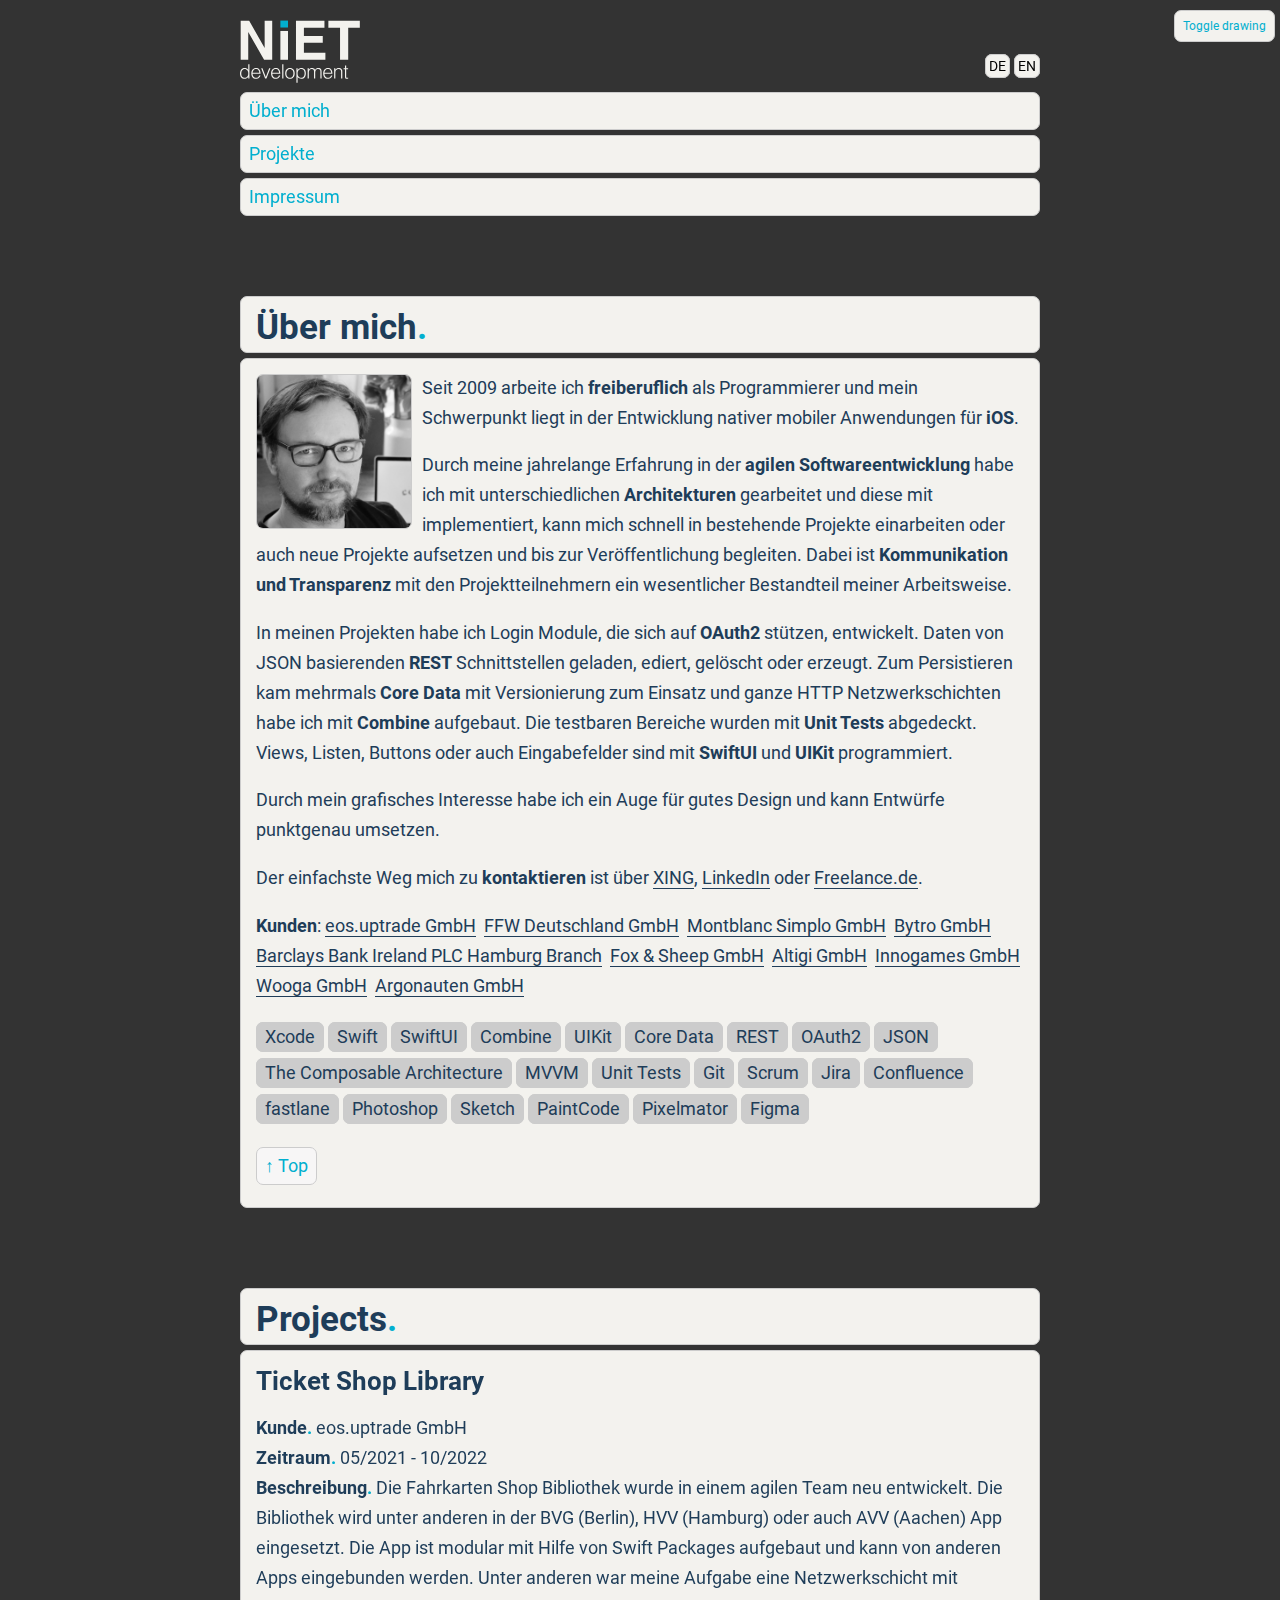
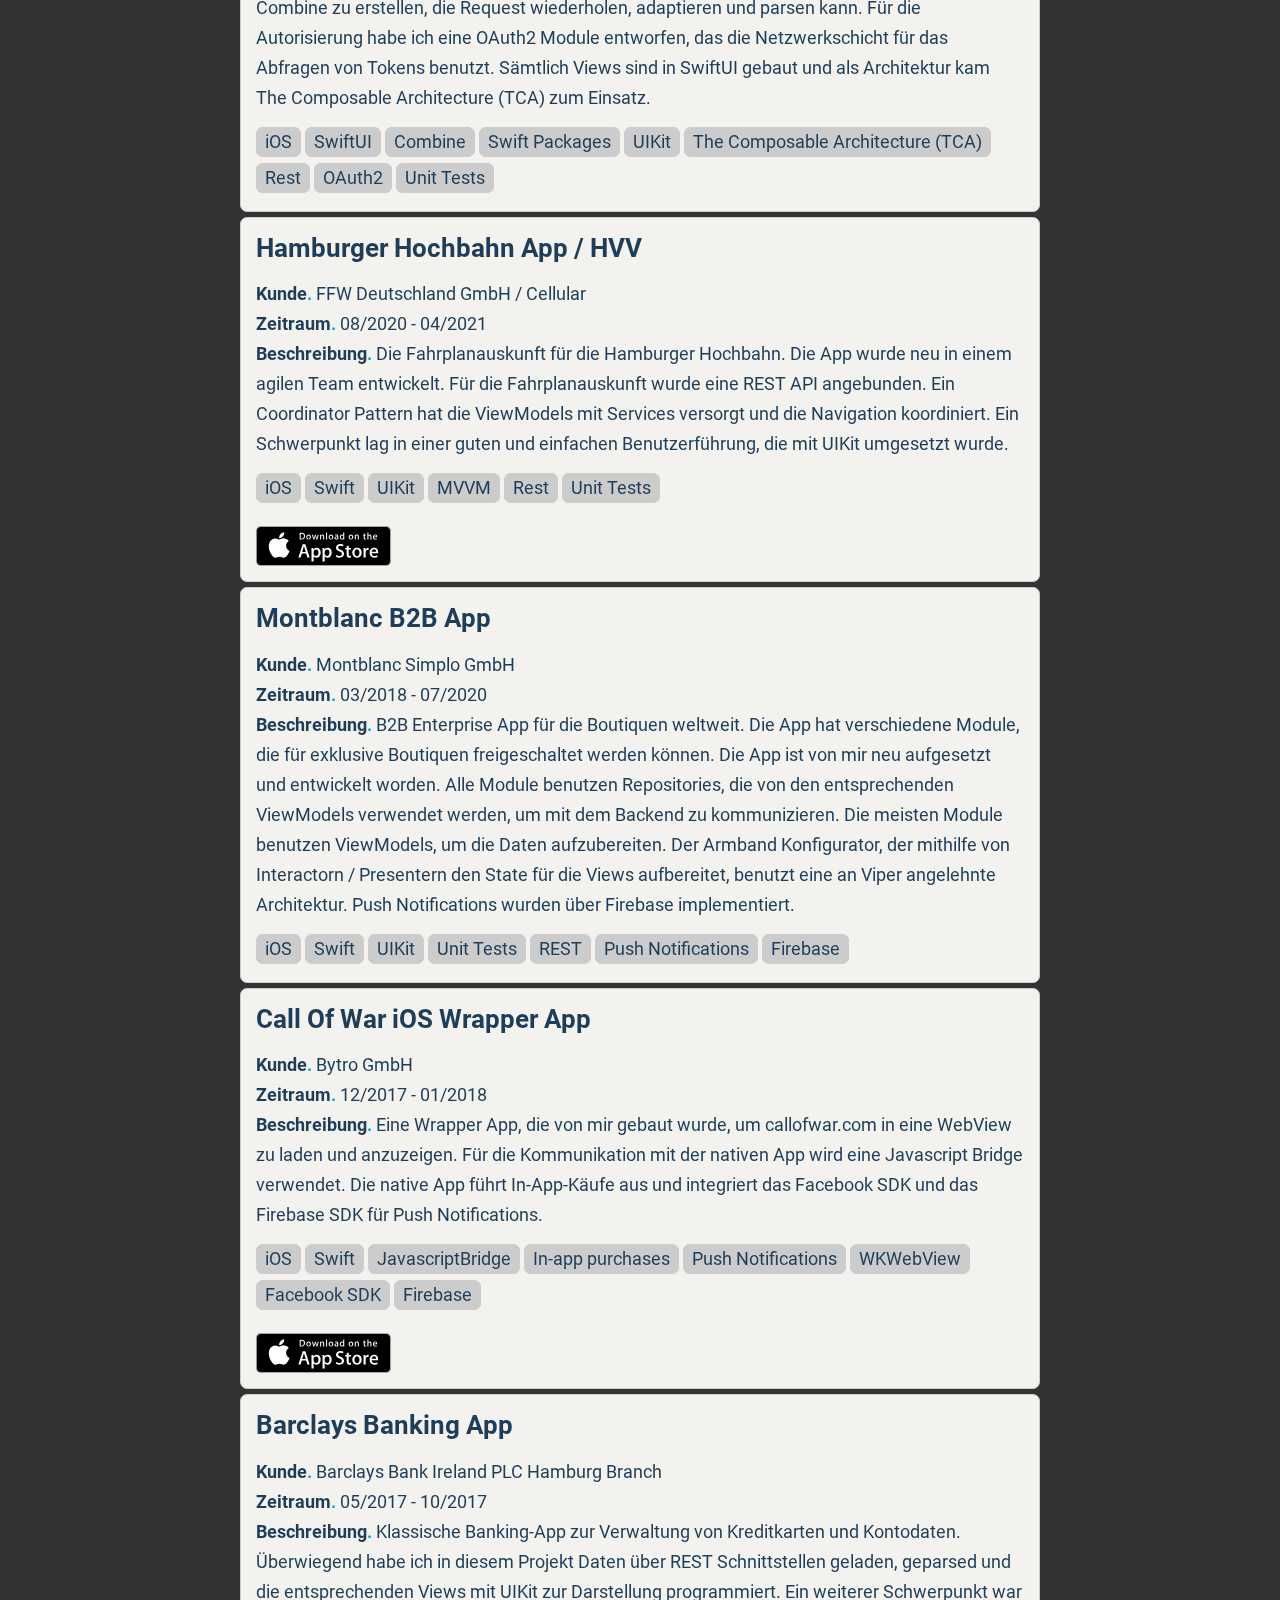
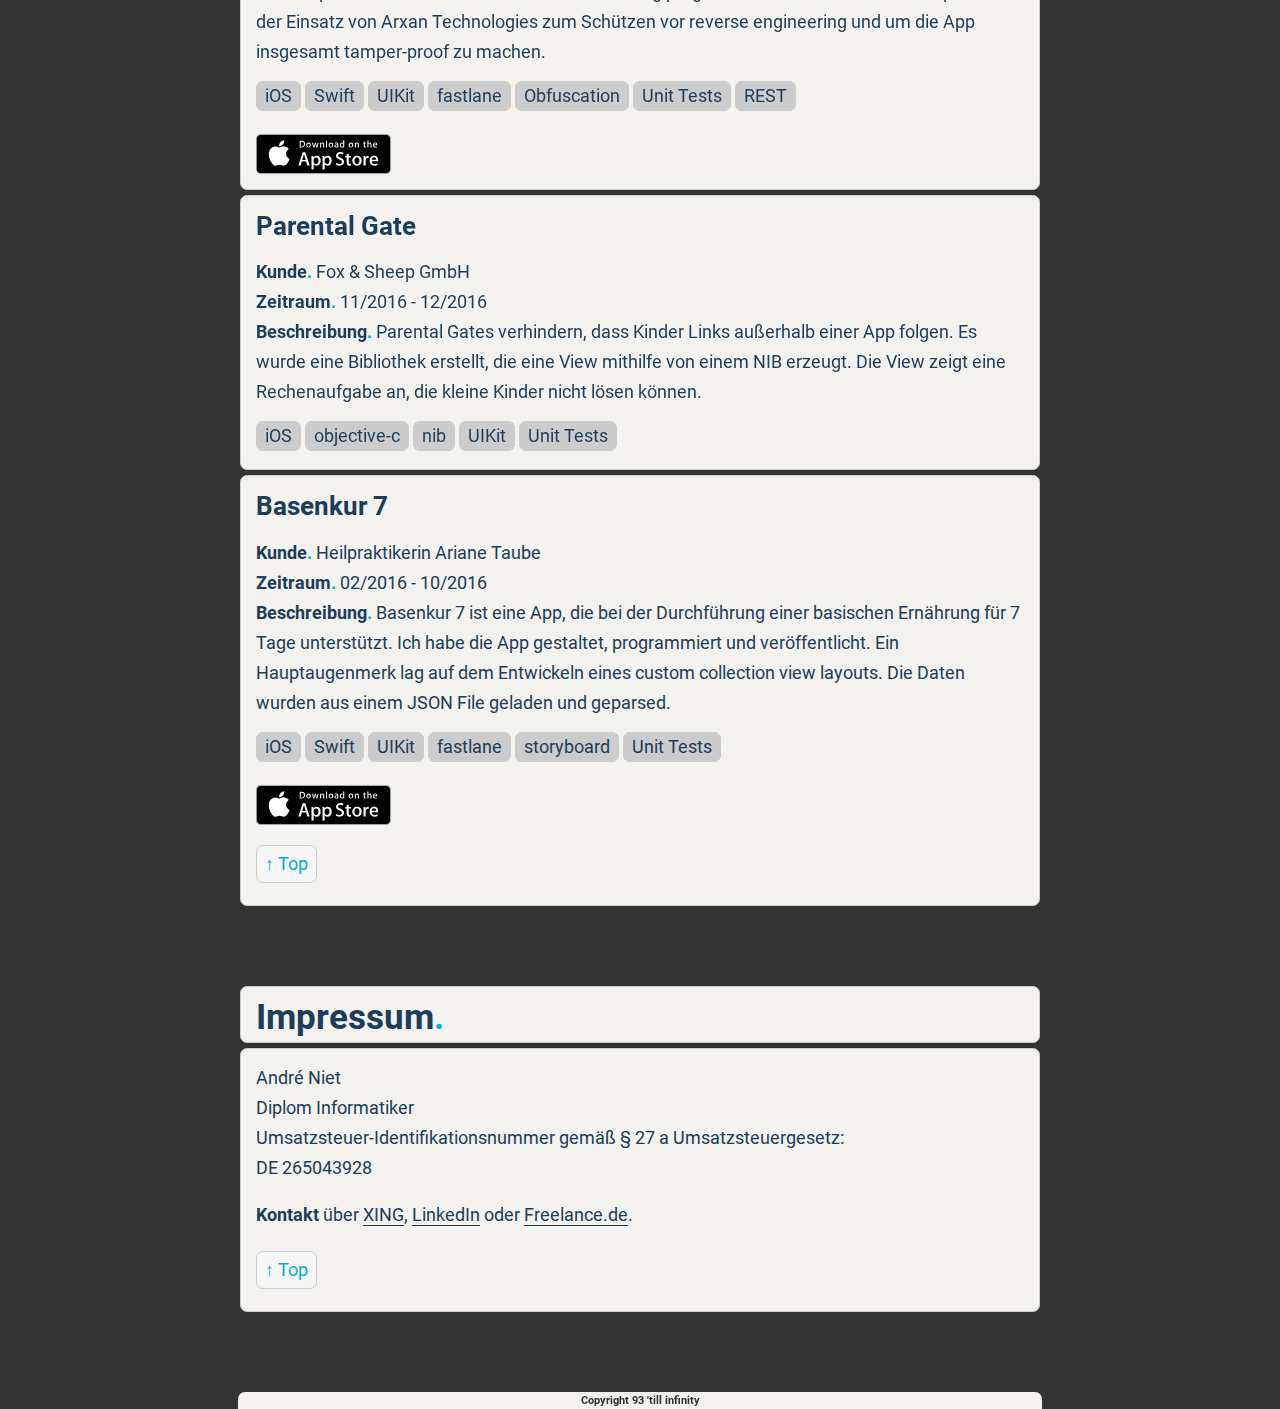
==== index.html @ 19b7b57a "Complete website commit" ====
<!DOCTYPE html>
<html lang="de">
    <head>
        <meta charset="UTF-8" />
        <meta name="viewport" content="width=device-width, initial-scale=1, maximum-scale=1, user-scalable = no" />
        <meta name="format-detection" content="telephone=no" />
        <meta http-equiv="Cache-Control" content="no-cache, no-store, must-revalidate" />
        <meta http-equiv="Pragma" content="no-cache" />
        <meta http-equiv="Expires" content="0" />
        <title>André Niet - iOS Developer - Freelancer</title>
        <script src="javascript/mdetect.js"></script>
        <script src="javascript/modernizr.js"></script>
        <script src="javascript/mywebsite.js"></script>
        <link rel="stylesheet" media="screen" href="css/normalize.css" />
        <link rel="stylesheet" media="screen" href="css/main2023.css" />
        <link rel="apple-touch-icon" sizes="180x180" href="favicon/apple-touch-icon.png" />
        <link rel="icon" type="image/png" sizes="32x32" href="favicon/favicon-32x32.png" />
        <link rel="icon" type="image/png" sizes="16x16" href="favicon/favicon-16x16.png" />
        <link rel="manifest" href="favicon/site.webmanifest" />
    </head>
    <body>
        <div id="bg">
            <div id="hcenter_bg">
                <img src="img/background_wheelie.jpg" alt="Background image with skateboarder" />
            </div>
        </div>
        <canvas></canvas>

        <div id="content">
            <a href="#" id="toggle_drawing_button" class="border">Toggle drawing</a>
            <div id="main">
                <a href="index.html">
                    <div id="logo"><img src="./img/logo-andre-niet.svg" alt="Logo André Niet" /></div>
                </a>
                <div id="icons">
                    <a href="./index.html"> <span class="icon border language">DE</span></a>
                    <a href="./index_en.html"> <span class="icon border language">EN</span></a>
                </div>
                <nav>
                    <ul>
                        <li><a href="#about_me" class="main_button border">Über mich</a></li>
                        <li><a href="#projects" class="main_button border">Projekte</a></li>
                        <li><a href="#impressum" class="main_button border">Impressum</a></li>
                    </ul>
                </nav>
                <div id="sections">
                    <section id="about_me" class="border">
                        <h1>Über mich<span class="blue">.</span></h1>
                    </section>
                    <div class="content border">
                        <div><img class="photo border" src="img/photo.jpg" alt="Photo" /></div>
                        Seit 2009 arbeite ich <b>freiberuflich</b> als Programmierer und mein Schwerpunkt liegt in der Entwicklung nativer mobiler Anwendungen für <b>iOS</b>.
                        <p>
                            Durch meine jahrelange Erfahrung in der <b>agilen Softwareentwicklung</b> habe ich mit unterschiedlichen <b>Architekturen</b> gearbeitet und diese mit implementiert, kann mich schnell in bestehende Projekte
                            einarbeiten oder auch neue Projekte aufsetzen und bis zur Veröffentlichung begleiten. Dabei ist <b>Kommunikation und Transparenz</b> mit den Projektteilnehmern ein wesentlicher Bestandteil meiner Arbeitsweise.
                        </p>
                        <p></p>
                        In meinen Projekten habe ich Login Module, die sich auf <b>OAuth2</b> stützen, entwickelt. Daten von JSON basierenden <b>REST</b> Schnittstellen geladen, ediert, gelöscht oder erzeugt. Zum Persistieren kam
                        mehrmals <b>Core Data</b> mit Versionierung zum Einsatz und ganze HTTP Netzwerkschichten habe ich mit <b>Combine</b> aufgebaut. Die testbaren Bereiche wurden mit <b>Unit Tests</b> abgedeckt. Views, Listen, Buttons
                        oder auch Eingabefelder sind mit <b>SwiftUI</b> und <b>UIKit</b> programmiert.
                        <p>Durch mein grafisches Interesse habe ich ein Auge für gutes Design und kann Entwürfe punktgenau umsetzen.</p>
                        <p>
                            Der einfachste Weg mich zu <b>kontaktieren</b> ist über <a href="https://www.xing.com/profile/Andre_Niet" target="blank">XING</a>,
                            <a href="https://www.linkedin.com/in/andré-niet/" target="blank">LinkedIn</a> oder <a href="https://www.freelance.de/Freiberufler/124877-iOS-Developer" target="blank">Freelance.de</a>.
                        </p>
                        <p>
                            <b>Kunden</b>: <a href="https://www.eos-uptrade.de/" target="blank">eos.uptrade GmbH</a>&nbsp; <a href="https://ffw.com/" target="blank">FFW Deutschland GmbH</a>&nbsp;
                            <a href="https://www.montblanc.com/" target="blank">Montblanc Simplo GmbH</a>&nbsp; <a href="https://www.bytro.com/" target="blank">Bytro GmbH</a>&nbsp;
                            <a href="https://www.barclaycard.de/" target="blank">Barclays Bank Ireland PLC Hamburg Branch</a>&nbsp; <a href="https://www.foxandsheep.com/" target="blank">Fox & Sheep GmbH</a>&nbsp;
                            <a href="https://www.goodgamestudios.com/" target="blank">Altigi GmbH</a>&nbsp; <a href="https://www.innogames.de" target="blank">Innogames GmbH</a>&nbsp;
                            <a href="https://www.wooga.de" target="blank">Wooga GmbH</a>&nbsp; <a href="https://www.argonauten.de" target="_blank">Argonauten GmbH</a>&nbsp;
                        </p>

                        <p class="line-height-tags">
                            <span class="tag border">Xcode</span>
                            <span class="tag border">Swift</span>
                            <span class="tag border">SwiftUI</span>
                            <span class="tag border">Combine</span>
                            <span class="tag border">UIKit</span>
                            <span class="tag border">Core Data</span>
                            <span class="tag border">REST</span>
                            <span class="tag border">OAuth2</span>
                            <span class="tag border">JSON</span>
                            <span class="tag border">The Composable Architecture</span>
                            <span class="tag border">MVVM</span>
                            <span class="tag border">Unit Tests</span>
                            <span class="tag border">Git</span>
                            <span class="tag border">Scrum</span>
                            <span class="tag border">Jira</span>
                            <span class="tag border">Confluence</span>
                            <span class="tag border">fastlane</span>
                            <span class="tag border">Photoshop</span>
                            <span class="tag border">Sketch</span>
                            <span class="tag border">PaintCode</span>
                            <span class="tag border">Pixelmator</span>
                            <span class="tag border">Figma</span>
                        </p>

                        <div class="back_nav">
                            <a href="#" class="back_button border">&uarr; Top</a>
                        </div>
                    </div>

                    <section id="projects" class="border">
                        <h1>Projects<span class="blue">.</span></h1>
                    </section>
                    <div class="content border">
                        <h2>Ticket Shop Library</h2>
                        <p></p>
                        <div>
                            <b>Kunde<span class="blue">.</span></b> eos.uptrade GmbH
                        </div>
                        <div>
                            <b>Zeitraum<span class="blue">.</span></b> 05/2021 - 10/2022
                        </div>
                        <div>
                            <b>Beschreibung<span class="blue">.</span></b> Die Fahrkarten Shop Bibliothek wurde in einem agilen Team neu entwickelt. Die Bibliothek wird unter anderen in der BVG (Berlin), HVV (Hamburg) oder auch AVV (Aachen)
                            App eingesetzt. Die App ist modular mit Hilfe von Swift Packages aufgebaut und kann von anderen Apps eingebunden werden. Unter anderen war meine Aufgabe eine Netzwerkschicht mit Combine zu erstellen, die Request
                            wiederholen, adaptieren und parsen kann. Für die Autorisierung habe ich eine OAuth2 Module entworfen, das die Netzwerkschicht für das Abfragen von Tokens benutzt. Sämtlich Views sind in SwiftUI gebaut und
                            als Architektur kam The Composable Architecture (TCA) zum Einsatz.
                        </div>
                        <span class="line-height-tags">
                            <span class="tag border">iOS</span>
                            <span class="tag border">SwiftUI</span>
                            <span class="tag border">Combine</span>
                            <span class="tag border">Swift Packages</span>
                            <span class="tag border">UIKit</span>
                            <span class="tag border">The Composable Architecture (TCA)</span>
                            <span class="tag border">Rest</span>
                            <span class="tag border">OAuth2</span>
                            <span class="tag border">Unit Tests</span>
                        </span>
                    </div>
                    <div class="content border">
                        <h2>Hamburger Hochbahn App / HVV</h2>
                        <p></p>
                        <div>
                            <b>Kunde<span class="blue">.</span></b> FFW Deutschland GmbH / Cellular
                        </div>
                        <div>
                            <b>Zeitraum<span class="blue">.</span></b> 08/2020 - 04/2021
                        </div>
                        <div>
                            <b>Beschreibung<span class="blue">.</span></b> Die Fahrplanauskunft für die Hamburger Hochbahn. Die App wurde neu in einem agilen Team entwickelt. Für die Fahrplanauskunft wurde eine REST API angebunden. Ein
                            Coordinator Pattern hat die ViewModels mit Services versorgt und die Navigation koordiniert. Ein Schwerpunkt lag in einer guten und einfachen Benutzerführung, die mit UIKit umgesetzt wurde.
                        </div>
                        <span class="line-height-tags">
                            <span class="tag border">iOS</span>
                            <span class="tag border">Swift</span>
                            <span class="tag border">UIKit</span>
                            <span class="tag border">MVVM</span>
                            <span class="tag border">Rest</span>
                            <span class="tag border">Unit Tests</span>
                        </span>
                        <a href="https://apps.apple.com/de/app/hvv-hamburg-bus-bahn/id501995569" target="_blank" class="app-store-image">
                            <img src="img/Download_on_the_App_Store_Badge_US-UK_135x40.svg" width="135" height="40" alt="App Store Badge" />
                        </a>
                    </div>
                    <div class="content border">
                        <h2>Montblanc B2B App</h2>
                        <p></p>
                        <div>
                            <b>Kunde<span class="blue">.</span></b> Montblanc Simplo GmbH
                        </div>
                        <div>
                            <b>Zeitraum<span class="blue">.</span></b> 03/2018 - 07/2020
                        </div>
                        <div>
                            <b>Beschreibung<span class="blue">.</span></b> B2B Enterprise App für die Boutiquen weltweit. Die App hat verschiedene Module, die für exklusive Boutiquen freigeschaltet werden können. Die App ist von mir neu
                            aufgesetzt und entwickelt worden. Alle Module benutzen Repositories, die von den entsprechenden ViewModels verwendet werden, um mit dem Backend zu kommunizieren. Die meisten Module benutzen ViewModels, um die
                            Daten aufzubereiten. Der Armband Konfigurator, der mithilfe von Interactorn / Presentern den State für 
                            die Views aufbereitet, benutzt eine an Viper angelehnte Architektur. Push Notifications wurden
                            über Firebase implementiert.
                        </div>
                        <span class="line-height-tags">
                            <span class="tag border">iOS</span>
                            <span class="tag border">Swift</span>
                            <span class="tag border">UIKit</span>
                            <span class="tag border">Unit Tests</span>
                            <span class="tag border">REST</span>
                            <span class="tag border">Push Notifications</span>
                            <span class="tag border">Firebase</span>
                        </span>
                    </div>
                    <div class="content border">
                        <h2>Call Of War iOS Wrapper App</h2>
                        <p></p>
                        <div>
                            <b>Kunde<span class="blue">.</span></b> Bytro GmbH
                        </div>
                        <div>
                            <b>Zeitraum<span class="blue">.</span></b> 12/2017 - 01/2018
                        </div>
                        <div>
                            <b>Beschreibung<span class="blue">.</span></b> Eine Wrapper App, die von mir gebaut wurde, um callofwar.com in eine WebView zu laden und anzuzeigen. Für die Kommunikation mit der nativen App wird eine Javascript
                            Bridge verwendet. Die native App führt In-App-Käufe aus und integriert das Facebook SDK und das Firebase SDK für Push Notifications.
                        </div>
                        <span class="line-height-tags">
                            <span class="tag border">iOS</span>
                            <span class="tag border">Swift</span>
                            <span class="tag border">JavascriptBridge</span>
                            <span class="tag border">In-app purchases</span>
                            <span class="tag border">Push Notifications</span>
                            <span class="tag border">WKWebView</span>
                            <span class="tag border">Facebook SDK</span>
                            <span class="tag border">Firebase</span>
                        </span>
                        <a href="https://apps.apple.com/gb/app/call-of-war-1942-multiplayer/id1331030677" target="_blank" class="app-store-image">
                            <img src="img/Download_on_the_App_Store_Badge_US-UK_135x40.svg" width="135" height="40" alt="App Store Badge" />
                        </a>
                    </div>
                    <div class="content border">
                        <h2>Barclays Banking App</h2>
                        <p></p>
                        <div>
                            <b>Kunde<span class="blue">.</span></b> Barclays Bank Ireland PLC Hamburg Branch
                        </div>
                        <div>
                            <b>Zeitraum<span class="blue">.</span></b> 05/2017 - 10/2017
                        </div>
                        <div>
                            <b>Beschreibung<span class="blue">.</span></b> Klassische Banking-App zur Verwaltung von Kreditkarten und Kontodaten. Überwiegend habe ich in diesem Projekt Daten über REST Schnittstellen geladen, geparsed und
                            die entsprechenden Views mit UIKit zur Darstellung programmiert. Ein weiterer Schwerpunkt war der Einsatz von Arxan Technologies zum Schützen vor reverse engineering und um die App insgesamt tamper-proof zu
                            machen.
                        </div>
                        <span class="line-height-tags">
                            <span class="tag border">iOS</span>
                            <span class="tag border">Swift</span>
                            <span class="tag border">UIKit</span>
                            <span class="tag border">fastlane</span>
                            <span class="tag border">Obfuscation</span>
                            <span class="tag border">Unit Tests</span>
                            <span class="tag border">REST</span>
                        </span>
                        <a href="https://apps.apple.com/de/app/barclays-privatkunden/id868737672" target="_blank" class="app-store-image">
                            <img src="img/Download_on_the_App_Store_Badge_US-UK_135x40.svg" width="135" height="40" alt="App Store Badge" />
                        </a>
                    </div>
                    <div class="content border">
                        <h2>Parental Gate</h2>
                        <p></p>
                        <div>
                            <b>Kunde<span class="blue">.</span></b> Fox & Sheep GmbH
                        </div>
                        <div>
                            <b>Zeitraum<span class="blue">.</span></b> 11/2016 - 12/2016
                        </div>
                        <div>
                            <b>Beschreibung<span class="blue">.</span></b> Parental Gates verhindern, dass Kinder Links außerhalb einer App folgen. Es wurde eine Bibliothek erstellt, die eine View mithilfe von einem NIB erzeugt. Die View
                            zeigt eine Rechenaufgabe an, die kleine Kinder nicht lösen können.
                        </div>
                        <span class="line-height-tags">
                            <span class="tag border">iOS</span>
                            <span class="tag border">objective-c</span>
                            <span class="tag border">nib</span>
                            <span class="tag border">UIKit</span>
                            <span class="tag border">Unit Tests</span>
                        </span>
                    </div>
                    <div class="content border">
                        <h2>Basenkur 7</h2>
                        <p></p>
                        <div>
                            <b>Kunde<span class="blue">.</span></b> Heilpraktikerin Ariane Taube
                        </div>
                        <div>
                            <b>Zeitraum<span class="blue">.</span></b> 02/2016 - 10/2016
                        </div>
                        <div>
                            <b>Beschreibung<span class="blue">.</span></b> Basenkur 7 ist eine App, die bei der Durchführung einer basischen Ernährung für 7 Tage unterstützt. Ich habe die App gestaltet, programmiert und veröffentlicht.
                            Ein Hauptaugenmerk lag auf dem Entwickeln eines custom collection view layouts. Die Daten wurden aus einem JSON File geladen und geparsed.
                        </div>
                        <span class="line-height-tags">
                            <span class="tag border">iOS</span>
                            <span class="tag border">Swift</span>
                            <span class="tag border">UIKit</span>
                            <span class="tag border">fastlane</span>
                            <span class="tag border">storyboard</span>
                            <span class="tag border">Unit Tests</span>
                        </span>
                        <a href="https://itunes.apple.com/de/app/basenkur-7/id1143536362?mt=8" target="_blank" class="app-store-image">
                            <img src="img/Download_on_the_App_Store_Badge_US-UK_135x40.svg" width="135" height="40" alt="App Store Badge" />
                        </a>
                        <div class="back_nav">
                            <a href="#" class="back_button border">&uarr; Top</a>
                        </div>
                    </div>
                    <section id="impressum" class="border">
                        <h1>Impressum<span class="blue">.</span></h1>
                    </section>
                    <div class="content border">
                        André Niet<br />
                        Diplom Informatiker<br />
                        Umsatzsteuer-Identifikationsnummer gemäß § 27 a Umsatzsteuergesetz:<br />
                        DE 265043928<br />
                        <p>
                            <b>Kontakt</b> über <a href="https://www.xing.com/profile/Andre_Niet" target="blank">XING</a>, <a href="https://www.linkedin.com/in/andré-niet/" target="blank">LinkedIn</a> oder
                            <a href="https://www.freelance.de/Freiberufler/124877-iOS-Developer" target="blank">Freelance.de</a>.
                        </p>
                        <div class="back_nav">
                            <a href="#" class="back_button border">&uarr; Top</a>
                        </div>
                    </div>
                    <div class="fill_up"></div>
                </div>
            </div>
        </div>
        <footer>
            <div>Copyright 93 'till infinity</div>
        </footer>
    </body>
</html>
---- css/main2023.css ----
/* roboto-regular - latin */
@font-face {
  font-family: 'Roboto';
  font-style: normal;
  font-weight: 400;
  src: local(''),
       url('../fonts/roboto-v30-latin-regular.woff2') format('woff2'), /* Chrome 26+, Opera 23+, Firefox 39+ */
       url('../fonts/roboto-v30-latin-regular.woff') format('woff'); /* Chrome 6+, Firefox 3.6+, IE 9+, Safari 5.1+ */
}
/* roboto-700 - latin */
@font-face {
  font-family: 'Roboto';
  font-style: normal;
  font-weight: 700;
  src: local(''),
       url('../fonts/roboto-v30-latin-700.woff2') format('woff2'), /* Chrome 26+, Opera 23+, Firefox 39+ */
       url('../fonts/roboto-v30-latin-700.woff') format('woff'); /* Chrome 6+, Firefox 3.6+, IE 9+, Safari 5.1+ */
}

html, body {
	font-family: -apple-system, BlinkMacSystemFont, "Roboto", sans-serif;
	font-size: 105%;
	margin: 0;
	padding: 0;
	color: #1e3d59; 
	background-color: #333;
	scroll-behavior: smooth;
}

body {
	min-height: 100%;
	height: 100%;	
	display: none;
	text-align: center;
}

body.show {
	display: block;
}


ul, h1, h2, h3 {
	margin: 0;
	padding: 0;
}

h1, h2, h3 {
	font-weight: 600;
}

h3 {
	color: #02AFCF;
}

li {
	list-style: none;	
}   

a {
	text-decoration: none;
	white-space:nowrap;
}  

nav {
	position: relative;
	display: block;
	margin-top: 0px;
}

canvas {
	position: fixed;
	display: block;
	top: 0px;
	left: 0px;
}

hr {
	clear: left;
    border-top: 1px solid #CCCCCC;
    border-bottom: 1px solid #F2F2F2;
    border-width: 1px 0;
}

/***********/
/* Layout  */
/***********/

#bg {
	position:fixed;
	top:0;
	left:0;
	overflow:hidden;
	width:100%;
	height:100%;
}

#hcenter_bg {
	position:absolute;
	overflow:hidden;
	width:200%;
	height:100%;
	left:-50%;
}

#bg img {
	display:block;
	padding:0;
	margin:0;
	border:0;
	min-width:50%;
	min-height: 100%;
	margin: 0 auto;
	-ms-interpolation-mode:bicubic;
}


/*.fill_up {
	position: relative;
	margin-top: 100%;
	
}*/

#content {
    max-width: 800px;
    margin-left: auto;
    margin-right: auto;
    padding-top: 10px;
    text-align: left;
}

    @media only screen and (max-width: 750px) {
        #content {
            padding: 10px;
        }
    }

#logo img {
	position: relative;
	width: 15%;
	height: auto;
	margin-top: 10px;
}

    @media only screen and (max-width: 750px) {
        #logo img {
            width: 25%;
        }
    }

/***********/
/* UI 	   */
/***********/
.main_button {  
	display: block;
	margin-top: 5px;
	background-color: #f3f2ee;
	cursor: pointer;
	padding: 8px;
	color: #02AFCF;
	font-weight: 500;
	transition: background-color 0.4s ease-out;   
}

.main_button.project_button {
	background-color: #f7f6f6;
	margin-top: 5px;
}

.main_button:hover {
	background-color: #02AFCF;
	color: #f3f2ee;
}

.year {
	float: right;
	color: #f3f2ee;
}

.main_button.selected {
	cursor: default;
}

#toggle_drawing_button {
	display: block;
	position: fixed;
	right: 5px;
	top: 10px;
	background-color: #f3f2ee;
	padding: 8px;
	font-size: 70%;
	color: #02AFCF;
}

.no-canvas #toggle_drawing_button {
	display: none;
}

#toggle_drawing_button:hover {
	background-color: #02AFCF;
	color: #f3f2ee;
}

.content .back_button {
	position: relative;
	margin-bottom: 30px;
	padding: 8px;
	color: #02AFCF;
  	text-shadow: none; /* Prevent inheritance from `body` */
  	background-color: #f7f6f6;
  	border: none;
  	transition: background-color 0.4s ease-out; 
}

.content .back_button:hover {
	border: none;
	text-decoration: none;
	background-color: #02AFCF;
	color: #fff;
}

.content .app-store-image, .content .app-store-image:hover {
	border: none;
	display: block;
	margin-top: 20px;
	height: 40px;
}

.red {
	color: #CF1578;
}

.blue {
	color: #02AFCF;
	
}
.darkgray {
	color: #333;
}

.project-image {
  	transition: opacity 0.3s;
  	opacity: 0;
  	width: 100%;
  	margin-top: 10px;
  	background: #333;
}

.lazy-loaded { 
	opacity: 1; 
}

.project_nav {
	margin-top: 20px;
	margin-bottom: 10px;
	line-height: 100%; 
}

.border, .content .border {
	border-style: solid;
	border-width: 1px;
	border-color: #ccc;
	border-radius: 7px;
}

.photo {
	float: left;
	width: 20%;
	margin-top: 0px;
	margin-right: 10px;
	margin-bottom: 1px;
}

    @media only screen and (max-width: 750px) {
        .photo {
            width: 28%;
        }
    }

.line-height-tags {
	display: block;
	line-height: 36px;
	margin-top: 10px;
}

.tag {
  background-color: #ccc;
  padding: 4px 8px;
  text-align: center;
  white-space:nowrap;
}

/***********/
/* Content */
/***********/
section {
	position: relative;
	margin-top: 80px;
	padding: 15px 15px;
	padding-bottom: 10px;
	line-height: 170%; 
	background-color: #f3f2ee;
}

.content a {
	color: #1E3D59;
	border-bottom: 1px #1f3d59 solid;
	transition: color 0.3s ease-out; 
}

.content a:hover {
	color: #02AFCF;
	border-bottom: 1px #02AFCF solid;
}

footer {
	position: relative;
	background-color: #f3f2ee;
	color: #333;
	max-width: 800px;
	text-align: center;
	font-size: 60%;
	font-weight: 800;
    margin-left: auto;
    margin-right: auto;
    margin-top: 80px;
    padding: 2px;
    border-top-left-radius: 7px;
    border-top-right-radius: 7px;
}

#about_me {
	margin-top: 80px;
}

#sections .content {
	position: relative;
	margin-top: 5px;
	padding: 15px 15px;
	line-height: 170%; 
	background-color: #f3f2ee;
}

.back_nav {
	position: relative;
	margin-top: 25px;
	margin-bottom: 10px;
	font-size: 100%;
	width: 100%;
}

#icons {
	position: relative;
	float: right;
	margin-top: -32px; 
}
@media only screen and (max-width: 750px) {
        #icons {
            margin-top: -32px; 
        }
    }

    #icons a {
    	color: #000;
    	font-size: 90%;
    }

.icon {
	width: 25px;
	height: 25px;
	background-color: #f3f2ee;
	padding: 3px;
}
@media only screen and (max-width: 750px) {
        .icon {
            width: 20px;
            height: 20px;
        }
    }

.icon:hover {
	border-color: #02AFCF;
}

.content a.icon {
	border-bottom: 0;
}

.language {
	font-size: 90%;
}
 

/******************************/
/* Fit page for touch devices */
/******************************/


/*
.mobile .main_button.project_button,
.mobile .main_button.selected,
.mobile .main_button,
.mobile .main_button.selected {
	background-color: #f3f2ee;
	color: #02AFCF;
}
*/

.mobile #content {
	padding: 2%;
}

/*.mobile #bg,
.tablet #bg,*/
.mobile #toggle_drawing_button,
.tablet #toggle_drawing_button {
	display: none;
}
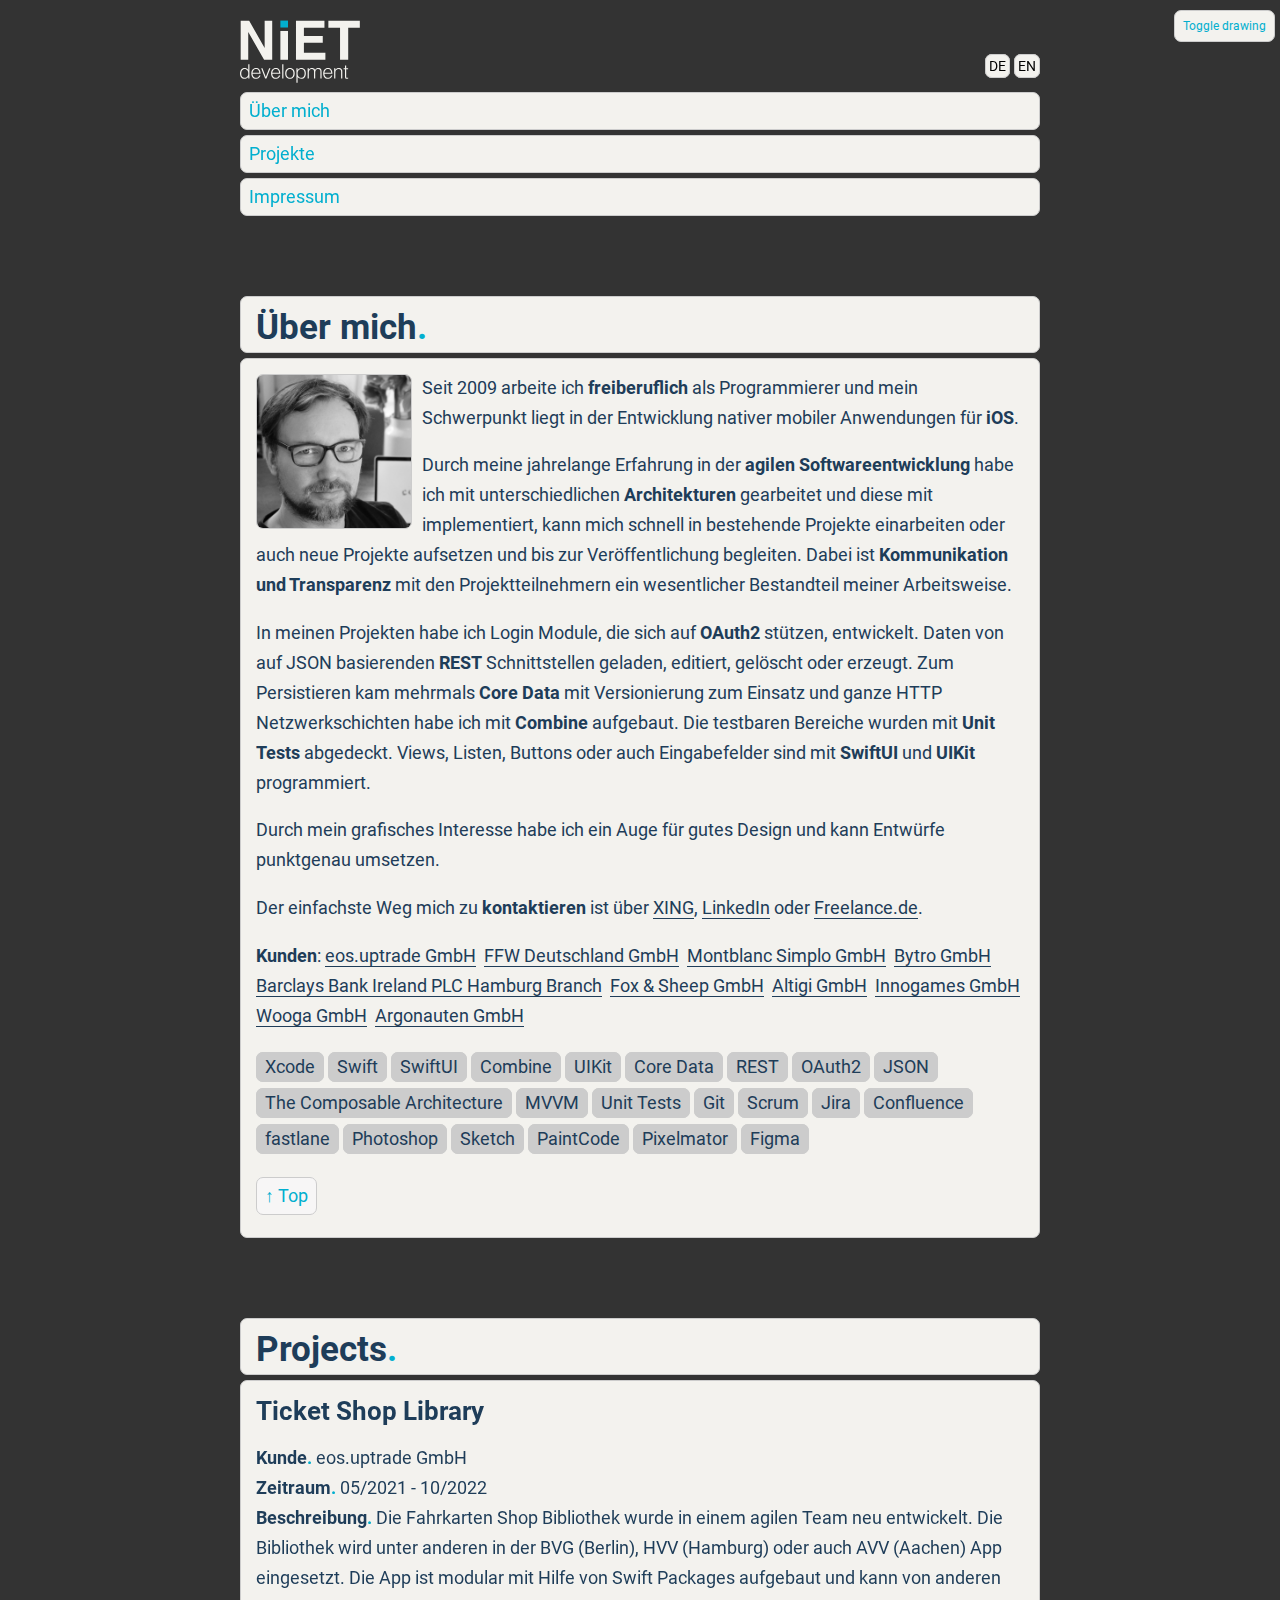
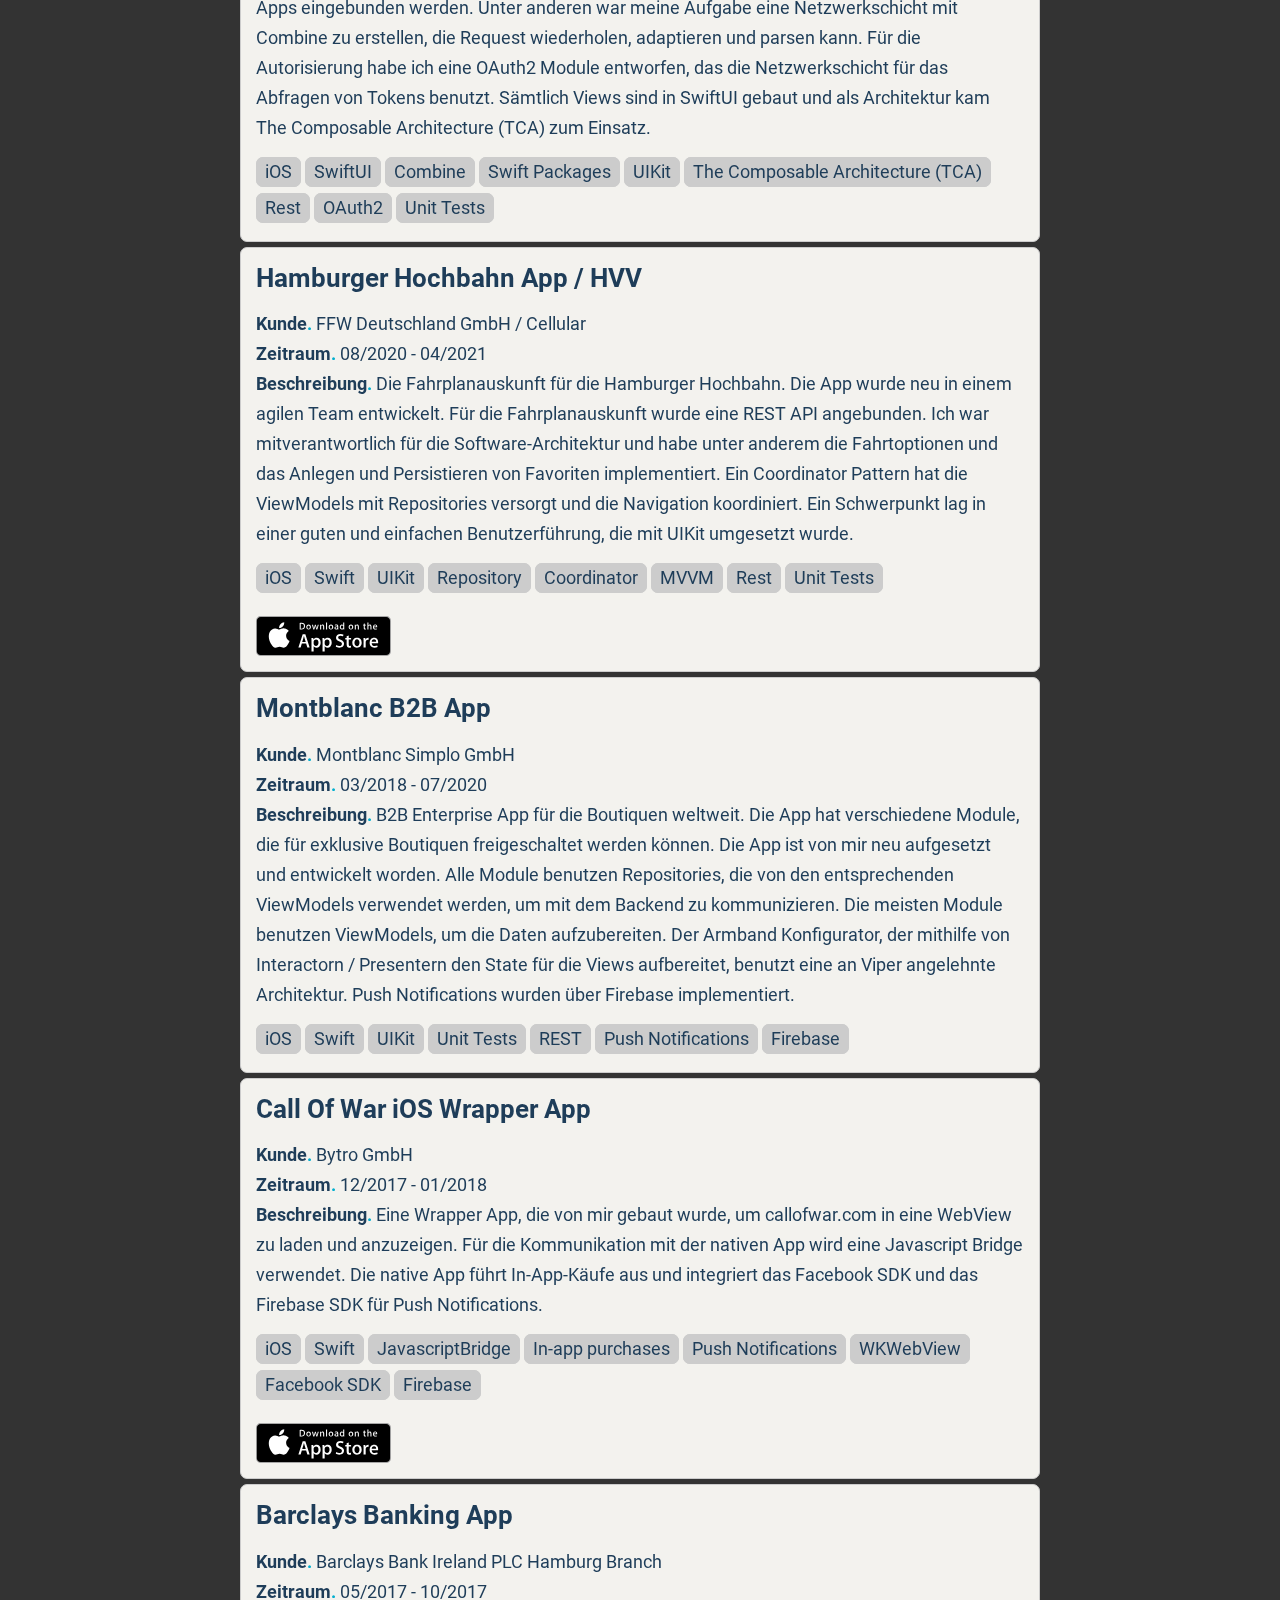
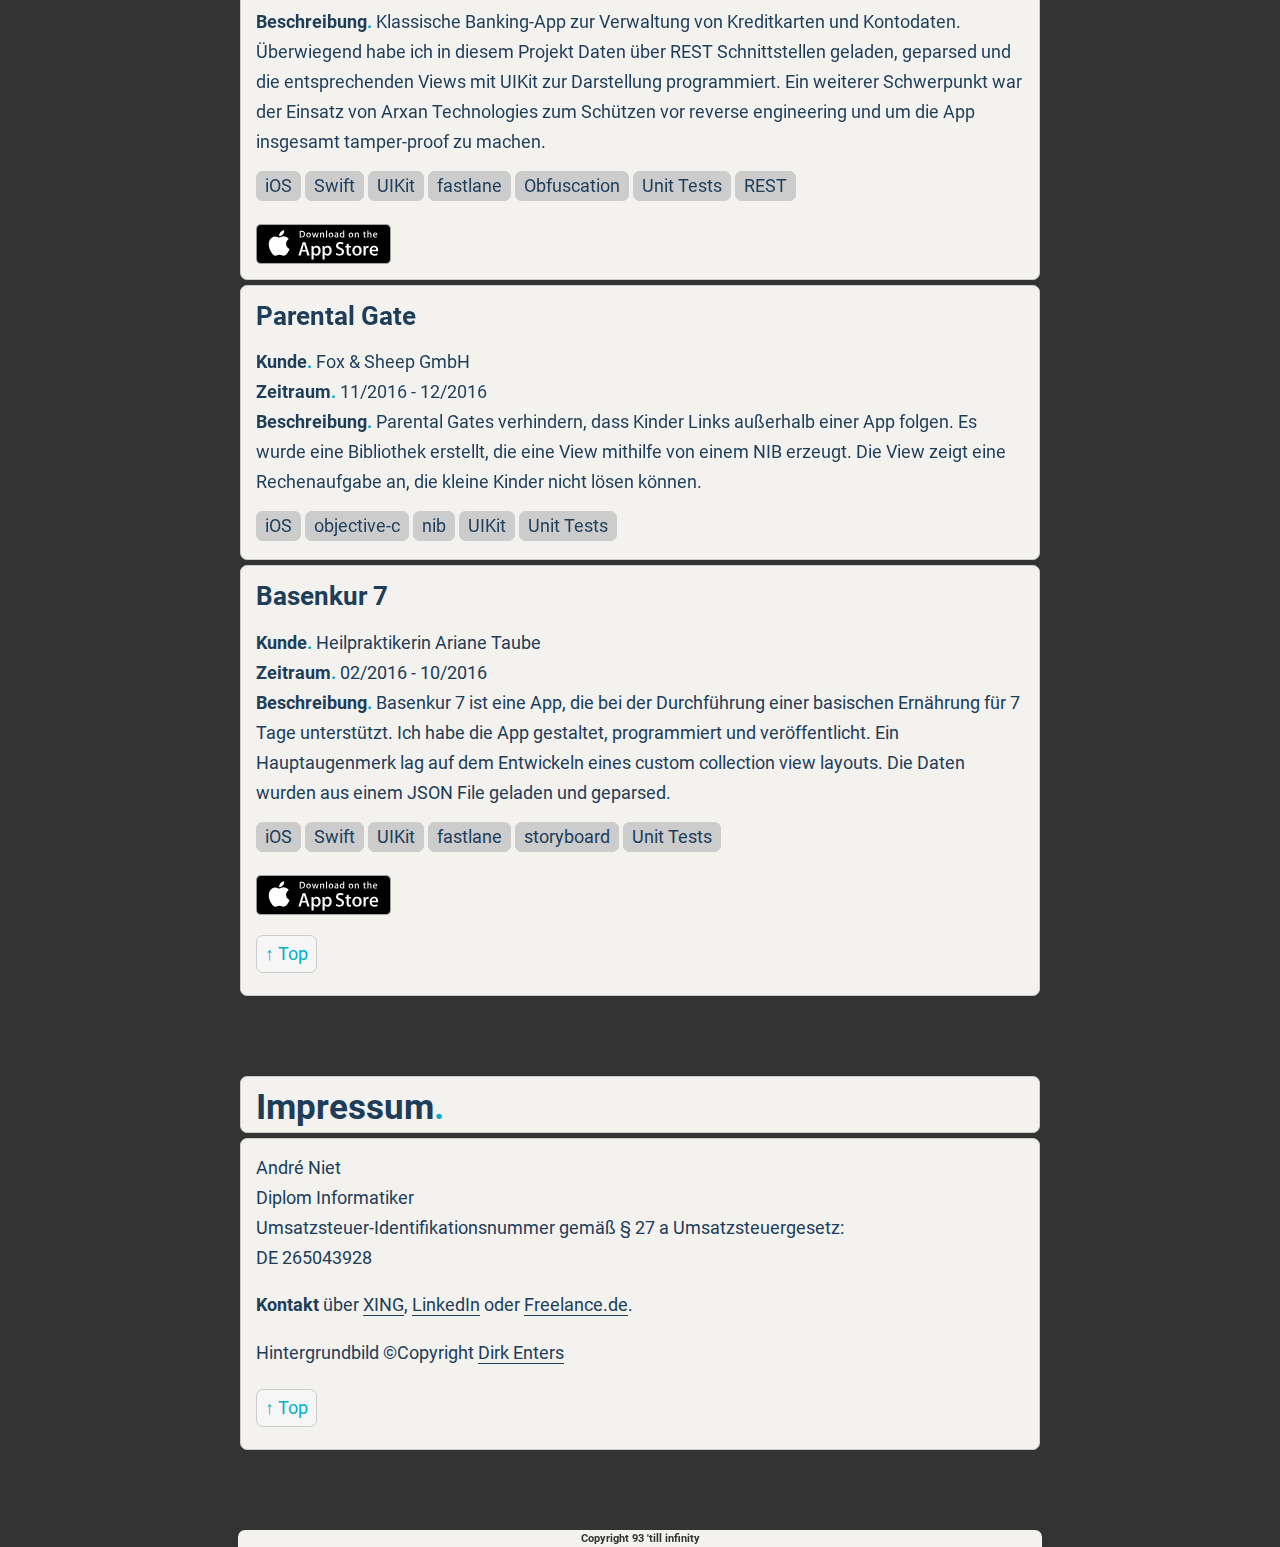
==== commit 1fac49e1: "Text changes" ====
--- a/index.html
+++ b/index.html
@@ -55,7 +55,7 @@
                             einarbeiten oder auch neue Projekte aufsetzen und bis zur Veröffentlichung begleiten. Dabei ist <b>Kommunikation und Transparenz</b> mit den Projektteilnehmern ein wesentlicher Bestandteil meiner Arbeitsweise.
                         </p>
                         <p></p>
-                        In meinen Projekten habe ich Login Module, die sich auf <b>OAuth2</b> stützen, entwickelt. Daten von JSON basierenden <b>REST</b> Schnittstellen geladen, ediert, gelöscht oder erzeugt. Zum Persistieren kam
+                        In meinen Projekten habe ich Login Module, die sich auf <b>OAuth2</b> stützen, entwickelt. Daten von auf JSON basierenden <b>REST</b> Schnittstellen geladen, editiert, gelöscht oder erzeugt. Zum Persistieren kam
                         mehrmals <b>Core Data</b> mit Versionierung zum Einsatz und ganze HTTP Netzwerkschichten habe ich mit <b>Combine</b> aufgebaut. Die testbaren Bereiche wurden mit <b>Unit Tests</b> abgedeckt. Views, Listen, Buttons
                         oder auch Eingabefelder sind mit <b>SwiftUI</b> und <b>UIKit</b> programmiert.
                         <p>Durch mein grafisches Interesse habe ich ein Auge für gutes Design und kann Entwürfe punktgenau umsetzen.</p>
@@ -141,13 +141,16 @@
                             <b>Zeitraum<span class="blue">.</span></b> 08/2020 - 04/2021
                         </div>
                         <div>
-                            <b>Beschreibung<span class="blue">.</span></b> Die Fahrplanauskunft für die Hamburger Hochbahn. Die App wurde neu in einem agilen Team entwickelt. Für die Fahrplanauskunft wurde eine REST API angebunden. Ein
-                            Coordinator Pattern hat die ViewModels mit Services versorgt und die Navigation koordiniert. Ein Schwerpunkt lag in einer guten und einfachen Benutzerführung, die mit UIKit umgesetzt wurde.
-                        </div>
-                        <span class="line-height-tags">
-                            <span class="tag border">iOS</span>
-                            <span class="tag border">Swift</span>
-                            <span class="tag border">UIKit</span>
+                            <b>Beschreibung<span class="blue">.</span></b> Die Fahrplanauskunft für die Hamburger Hochbahn. Die App wurde neu in einem agilen Team entwickelt. Für die Fahrplanauskunft wurde eine REST API angebunden. Ich war mitverantwortlich 
+                            für die Software-Architektur und habe unter anderem die Fahrtoptionen und das Anlegen und 
+                            Persistieren von Favoriten implementiert. Ein Coordinator Pattern hat die ViewModels mit Repositories versorgt und die Navigation koordiniert. Ein Schwerpunkt lag in einer guten und einfachen Benutzerführung, die mit UIKit umgesetzt wurde.
+                        </div>
+                        <span class="line-height-tags">
+                            <span class="tag border">iOS</span>
+                            <span class="tag border">Swift</span>
+                            <span class="tag border">UIKit</span>
+                            <span class="tag border">Repository</span>
+                            <span class="tag border">Coordinator</span>
                             <span class="tag border">MVVM</span>
                             <span class="tag border">Rest</span>
                             <span class="tag border">Unit Tests</span>
@@ -297,6 +300,7 @@
                             <b>Kontakt</b> über <a href="https://www.xing.com/profile/Andre_Niet" target="blank">XING</a>, <a href="https://www.linkedin.com/in/andré-niet/" target="blank">LinkedIn</a> oder
                             <a href="https://www.freelance.de/Freiberufler/124877-iOS-Developer" target="blank">Freelance.de</a>.
                         </p>
+                        Hintergrundbild &copy;Copyright <a href="https://allefarben-foto.com" target="_blank" />Dirk Enters</a>
                         <div class="back_nav">
                             <a href="#" class="back_button border">&uarr; Top</a>
                         </div>
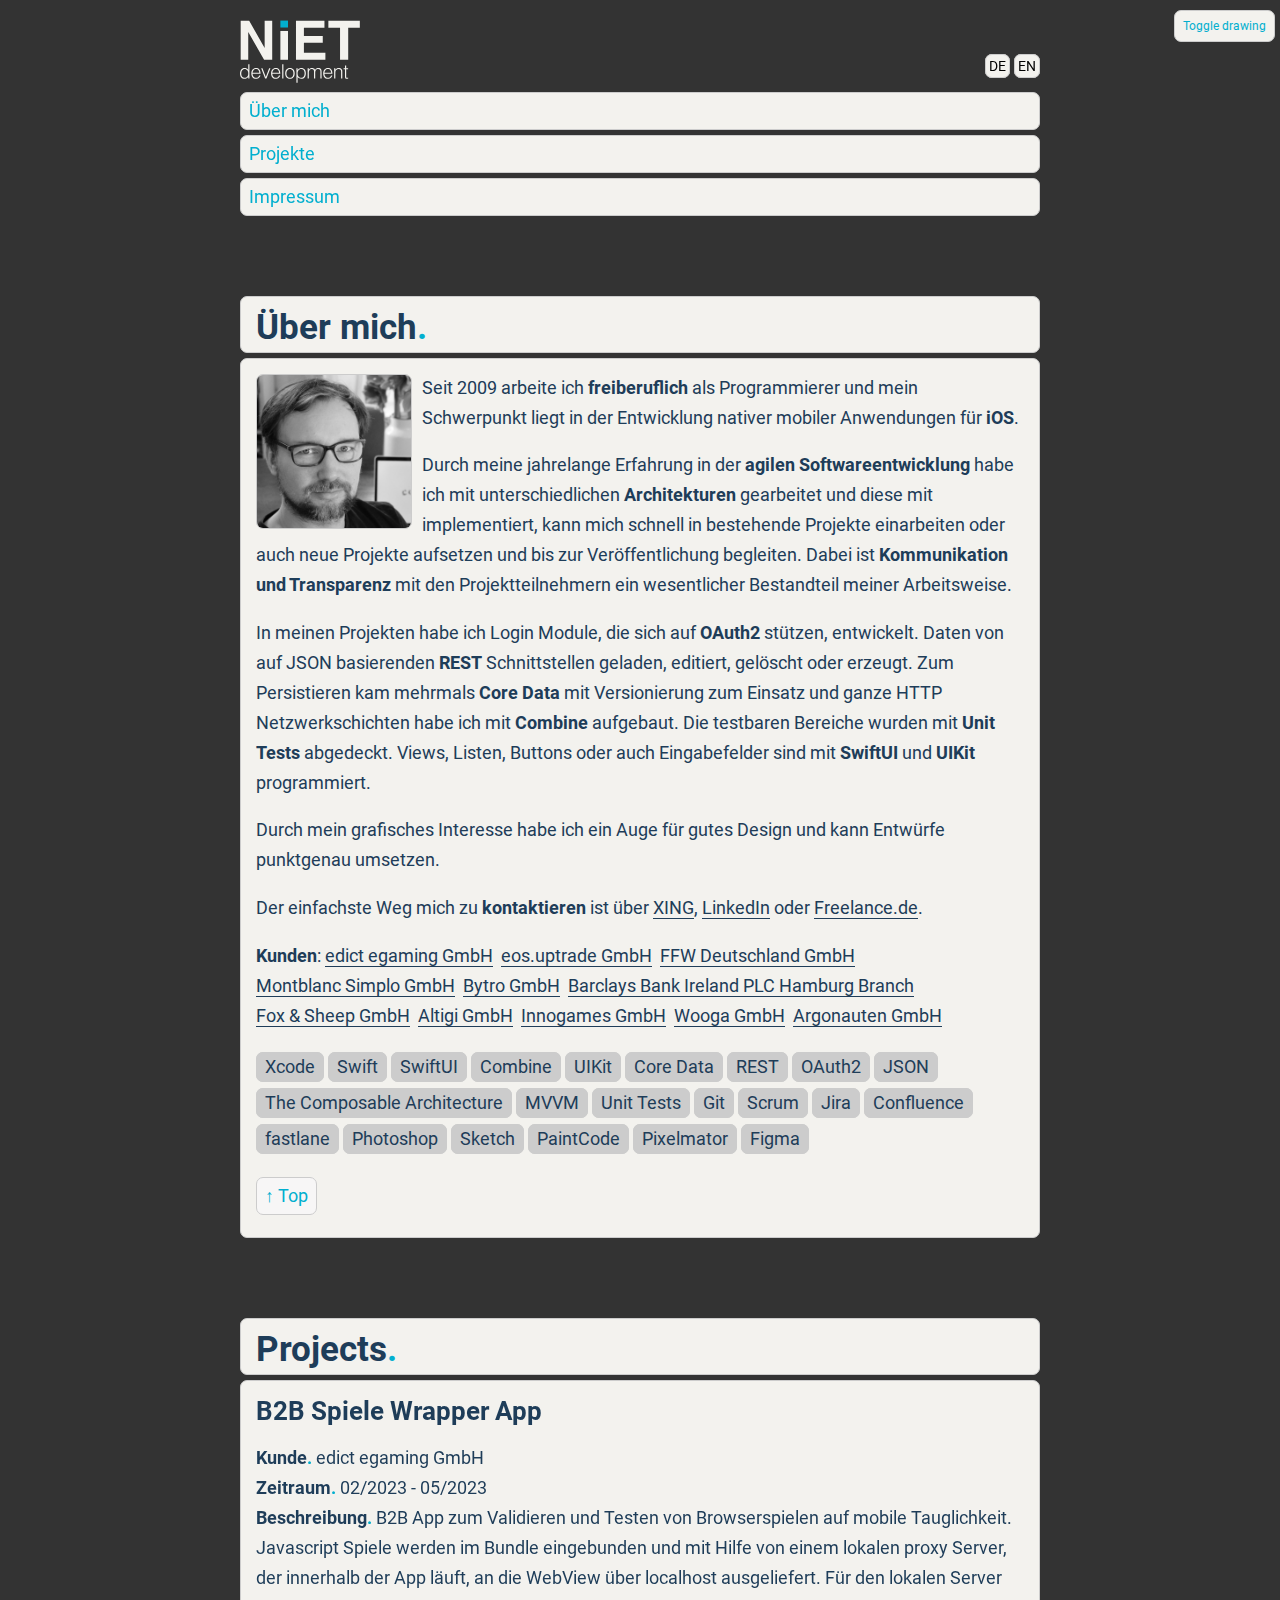
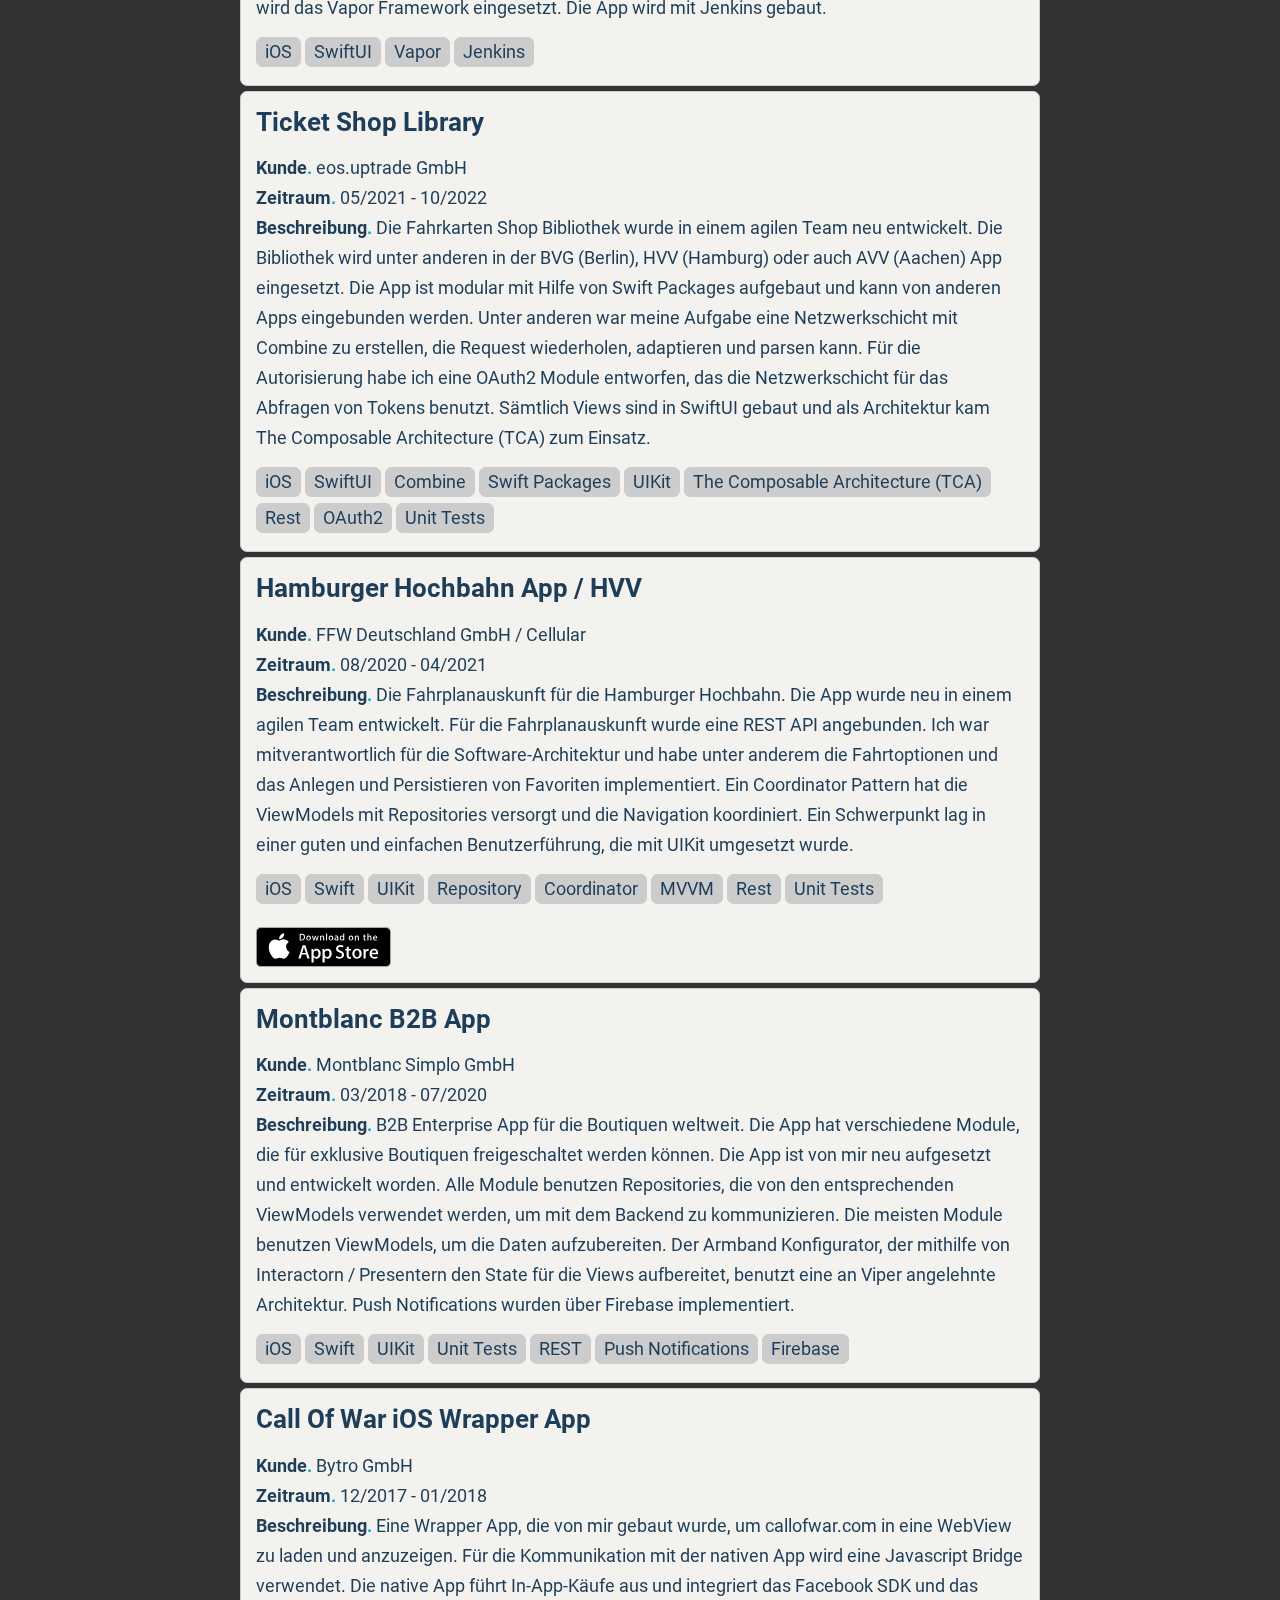
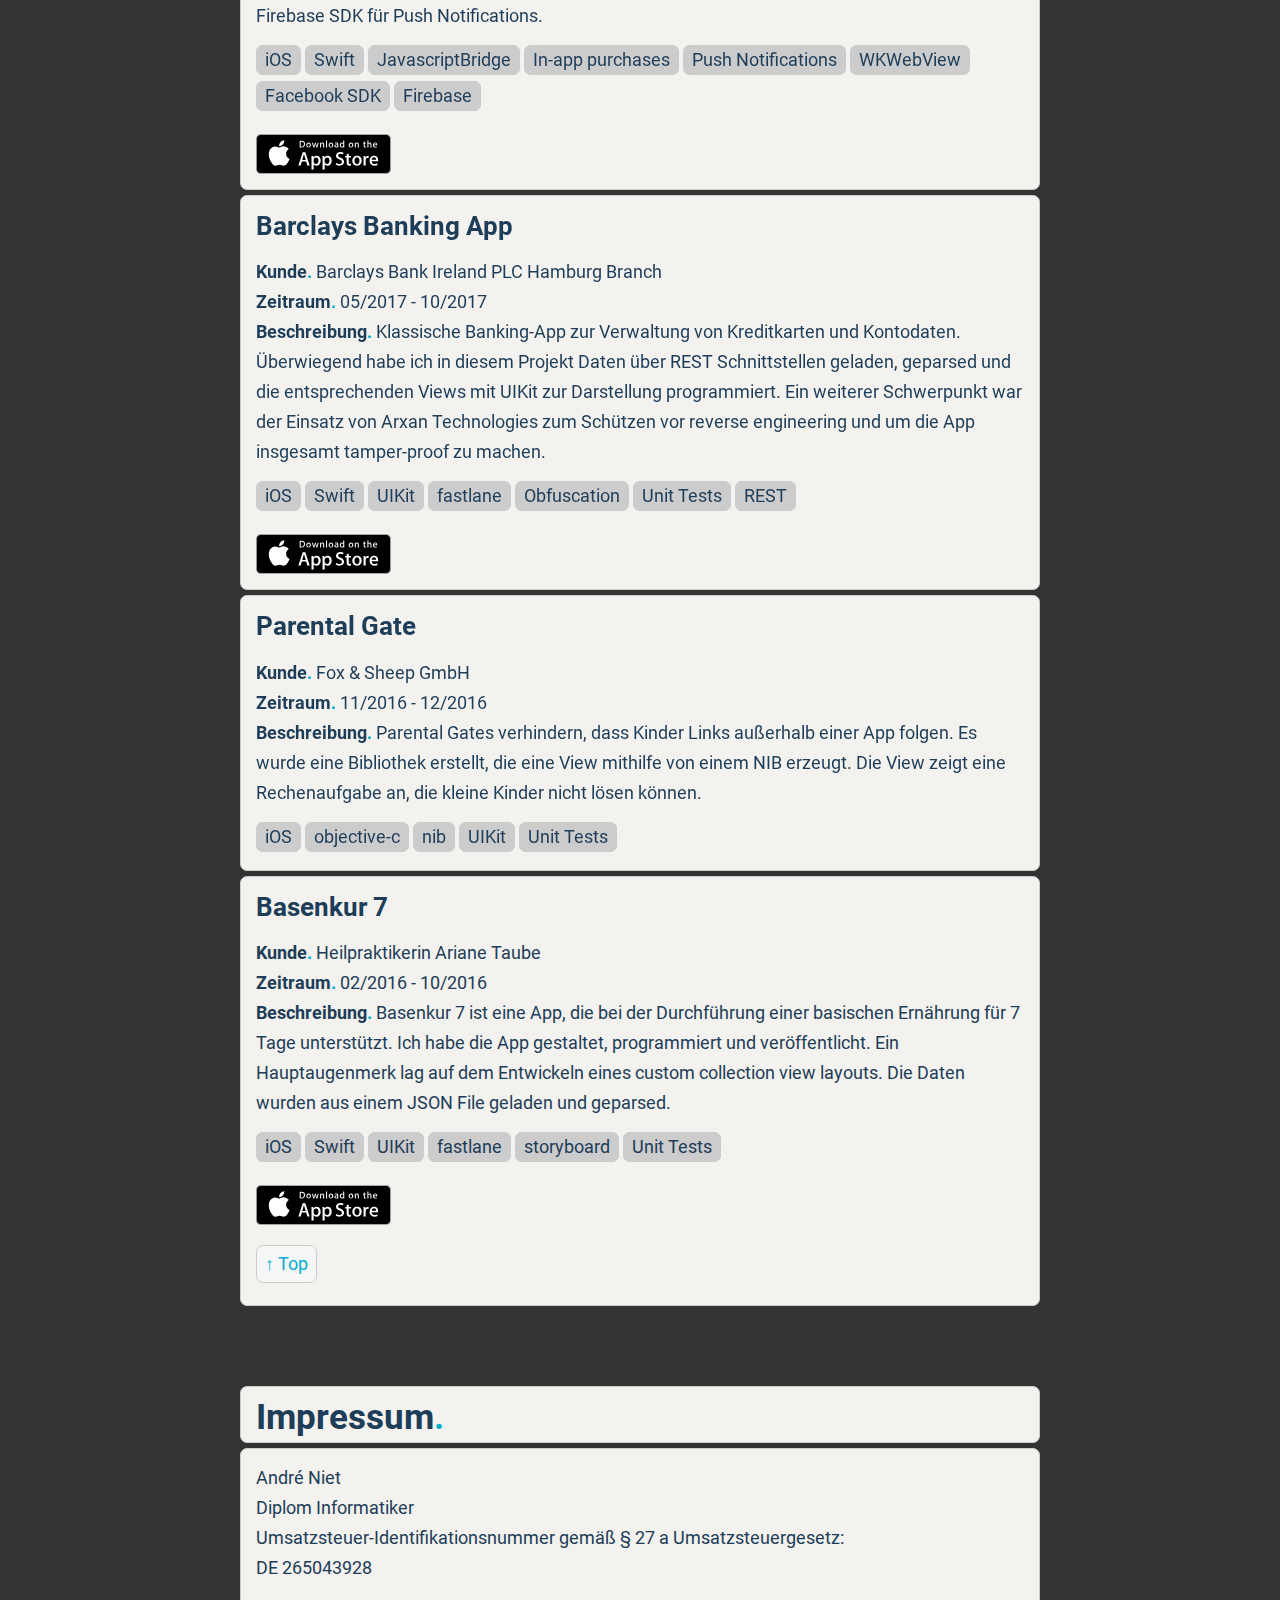
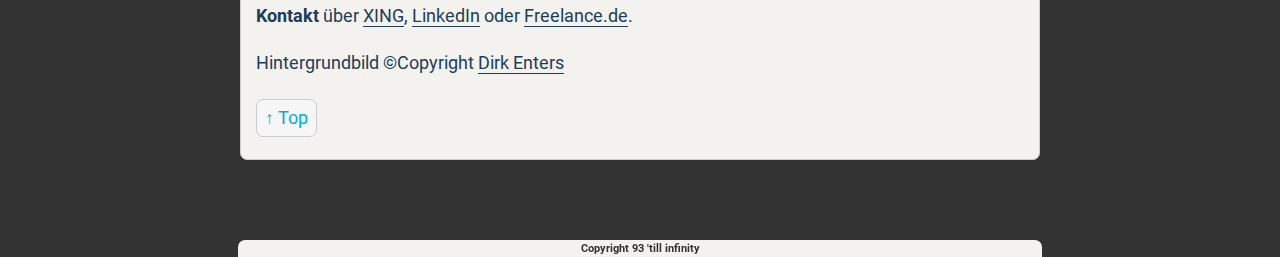
==== commit 3658619a: "Edict project added" ====
--- a/index.html
+++ b/index.html
@@ -64,7 +64,7 @@
                             <a href="https://www.linkedin.com/in/andré-niet/" target="blank">LinkedIn</a> oder <a href="https://www.freelance.de/Freiberufler/124877-iOS-Developer" target="blank">Freelance.de</a>.
                         </p>
                         <p>
-                            <b>Kunden</b>: <a href="https://www.eos-uptrade.de/" target="blank">eos.uptrade GmbH</a>&nbsp; <a href="https://ffw.com/" target="blank">FFW Deutschland GmbH</a>&nbsp;
+			<b>Kunden</b>: <a href="https://www.edict.de/" target="blank">edict egaming GmbH</a>&nbsp; <a href="https://www.eos-uptrade.de/" target="blank">eos.uptrade GmbH</a>&nbsp; <a href="https://ffw.com/" target="blank">FFW Deutschland GmbH</a>&nbsp;
                             <a href="https://www.montblanc.com/" target="blank">Montblanc Simplo GmbH</a>&nbsp; <a href="https://www.bytro.com/" target="blank">Bytro GmbH</a>&nbsp;
                             <a href="https://www.barclaycard.de/" target="blank">Barclays Bank Ireland PLC Hamburg Branch</a>&nbsp; <a href="https://www.foxandsheep.com/" target="blank">Fox & Sheep GmbH</a>&nbsp;
                             <a href="https://www.goodgamestudios.com/" target="blank">Altigi GmbH</a>&nbsp; <a href="https://www.innogames.de" target="blank">Innogames GmbH</a>&nbsp;
@@ -105,6 +105,26 @@
                         <h1>Projects<span class="blue">.</span></h1>
                     </section>
                     <div class="content border">
+                        <h2>B2B Spiele Wrapper App</h2>
+                        <p></p>
+                        <div>
+                            <b>Kunde<span class="blue">.</span></b> edict egaming GmbH 
+                        </div>
+                        <div>
+                            <b>Zeitraum<span class="blue">.</span></b> 02/2023 - 05/2023
+                        </div>
+                        <div>
+                            <b>Beschreibung<span class="blue">.</span></b> B2B App zum Validieren und Testen von Browserspielen auf mobile Tauglichkeit. Javascript Spiele werden im Bundle eingebunden und mit Hilfe von einem lokalen proxy
+			    Server, der innerhalb der App läuft, an die WebView über localhost ausgeliefert. Für den lokalen Server wird das Vapor Framework eingesetzt. Die App wird mit Jenkins gebaut.
+                        </div>
+                        <span class="line-height-tags">
+                            <span class="tag border">iOS</span>
+                            <span class="tag border">SwiftUI</span>
+                            <span class="tag border">Vapor</span>
+                            <span class="tag border">Jenkins</span>
+                        </span>
+                    </div>
+                    <div class="content border">
                         <h2>Ticket Shop Library</h2>
                         <p></p>
                         <div>
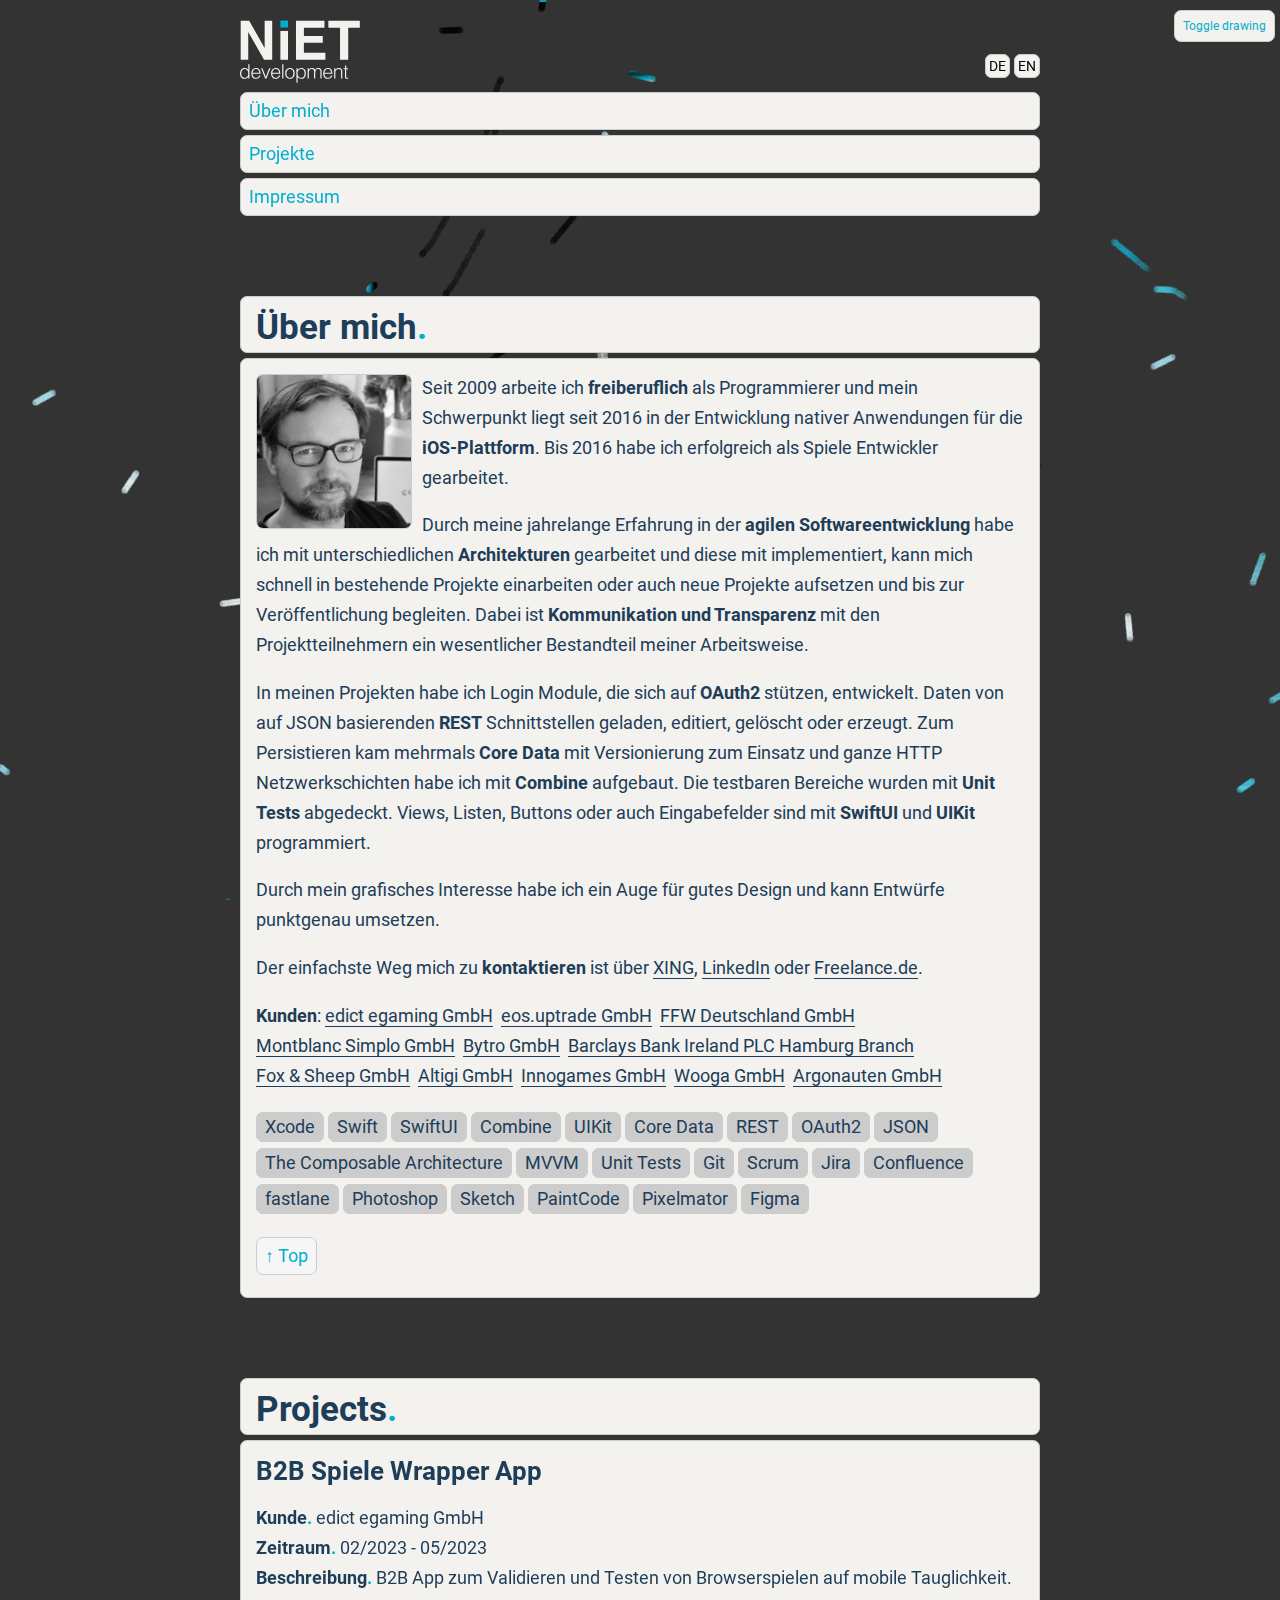
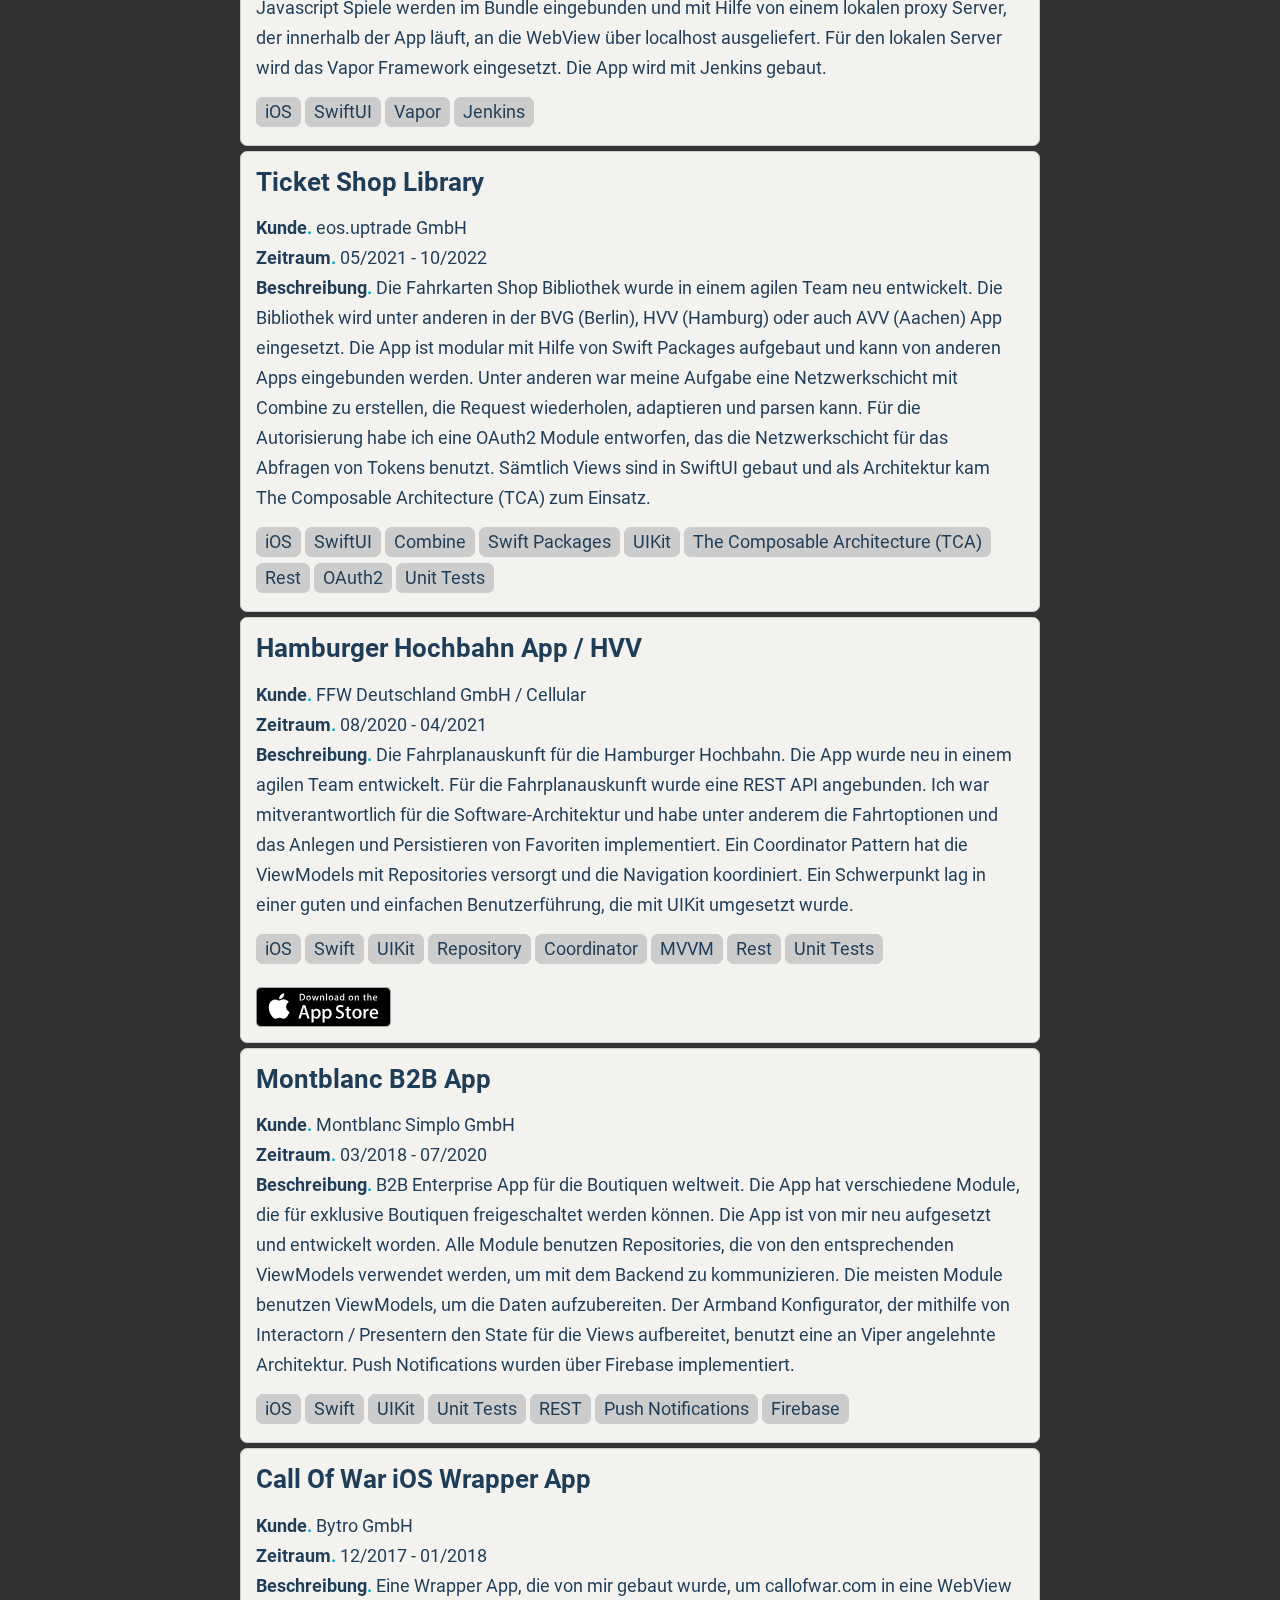
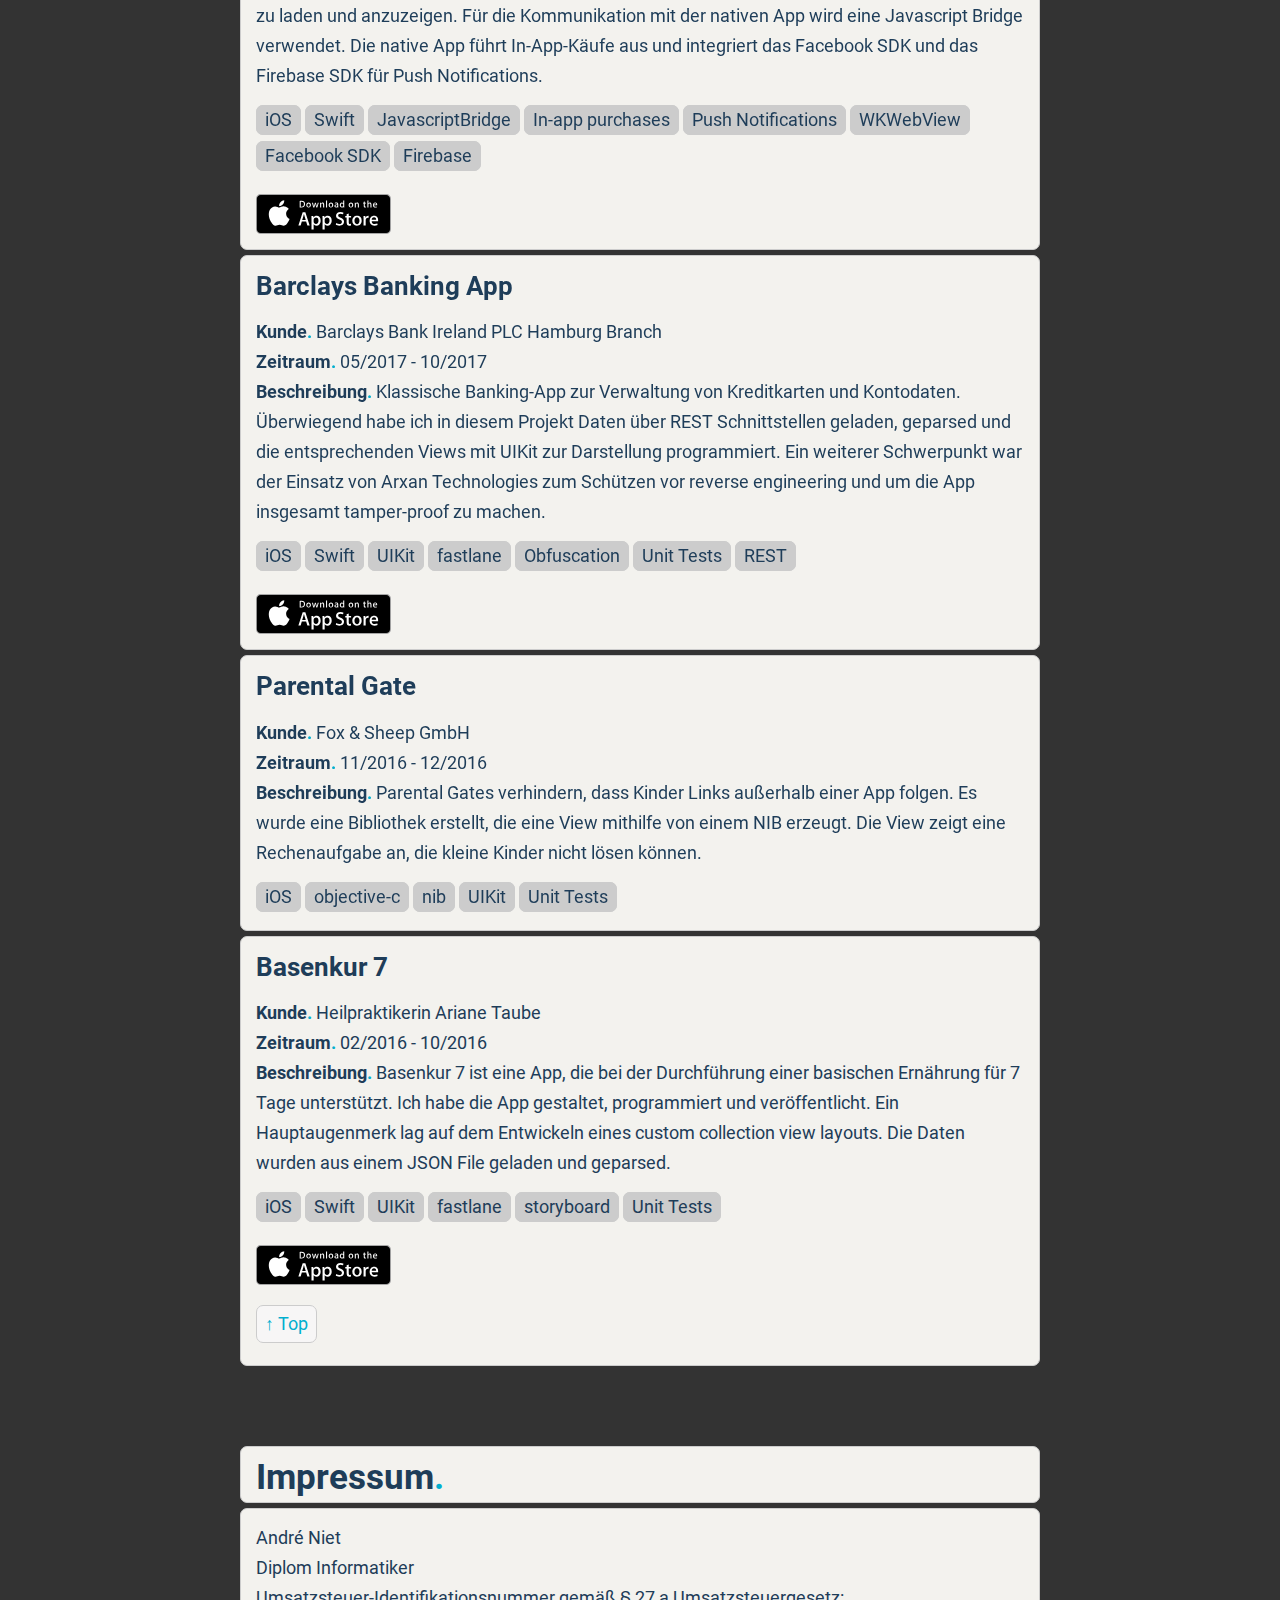
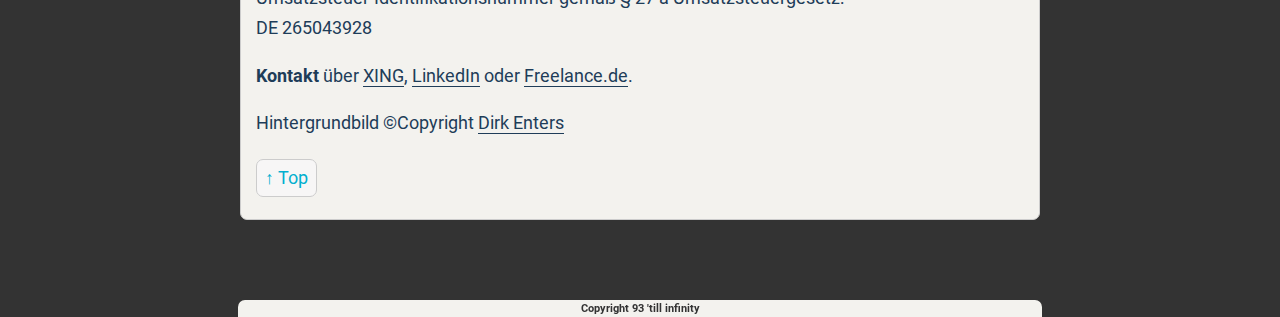
==== commit 2dd90df6: "Change background animation to boids" ====
--- a/index.html
+++ b/index.html
@@ -7,7 +7,7 @@
         <meta http-equiv="Cache-Control" content="no-cache, no-store, must-revalidate" />
         <meta http-equiv="Pragma" content="no-cache" />
         <meta http-equiv="Expires" content="0" />
-        <title>André Niet - iOS Developer - Freelancer</title>
+        <title>André Niet - iOS Developer - Freelancer - Hamburg</title>
         <script src="javascript/mdetect.js"></script>
         <script src="javascript/modernizr.js"></script>
         <script src="javascript/mywebsite.js"></script>
@@ -49,7 +49,8 @@
                     </section>
                     <div class="content border">
                         <div><img class="photo border" src="img/photo.jpg" alt="Photo" /></div>
-                        Seit 2009 arbeite ich <b>freiberuflich</b> als Programmierer und mein Schwerpunkt liegt in der Entwicklung nativer mobiler Anwendungen für <b>iOS</b>.
+                        Seit 2009 arbeite ich <b>freiberuflich</b> als Programmierer und mein Schwerpunkt liegt seit 2016 in der Entwicklung nativer Anwendungen für die <b>iOS-Plattform</b>.
+			Bis 2016 habe ich erfolgreich als Spiele Entwickler gearbeitet.
                         <p>
                             Durch meine jahrelange Erfahrung in der <b>agilen Softwareentwicklung</b> habe ich mit unterschiedlichen <b>Architekturen</b> gearbeitet und diese mit implementiert, kann mich schnell in bestehende Projekte
                             einarbeiten oder auch neue Projekte aufsetzen und bis zur Veröffentlichung begleiten. Dabei ist <b>Kommunikation und Transparenz</b> mit den Projektteilnehmern ein wesentlicher Bestandteil meiner Arbeitsweise.
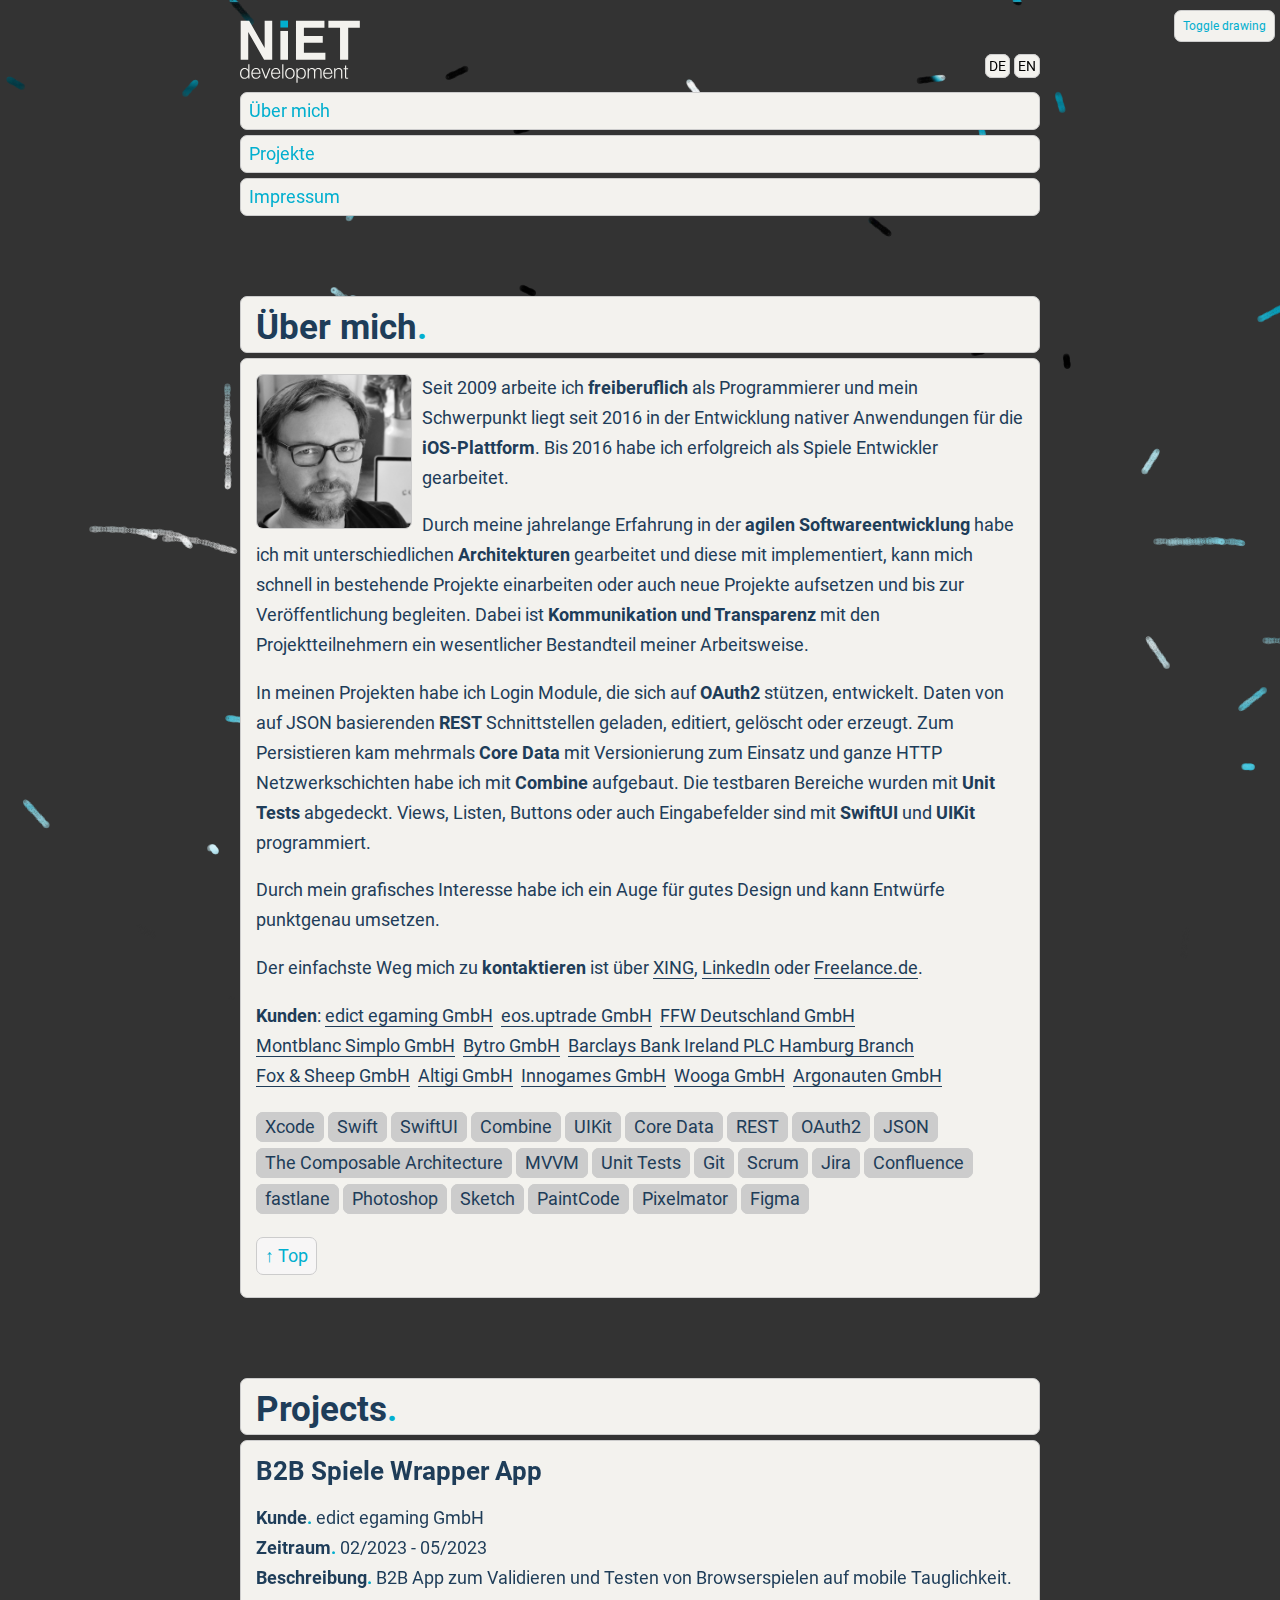
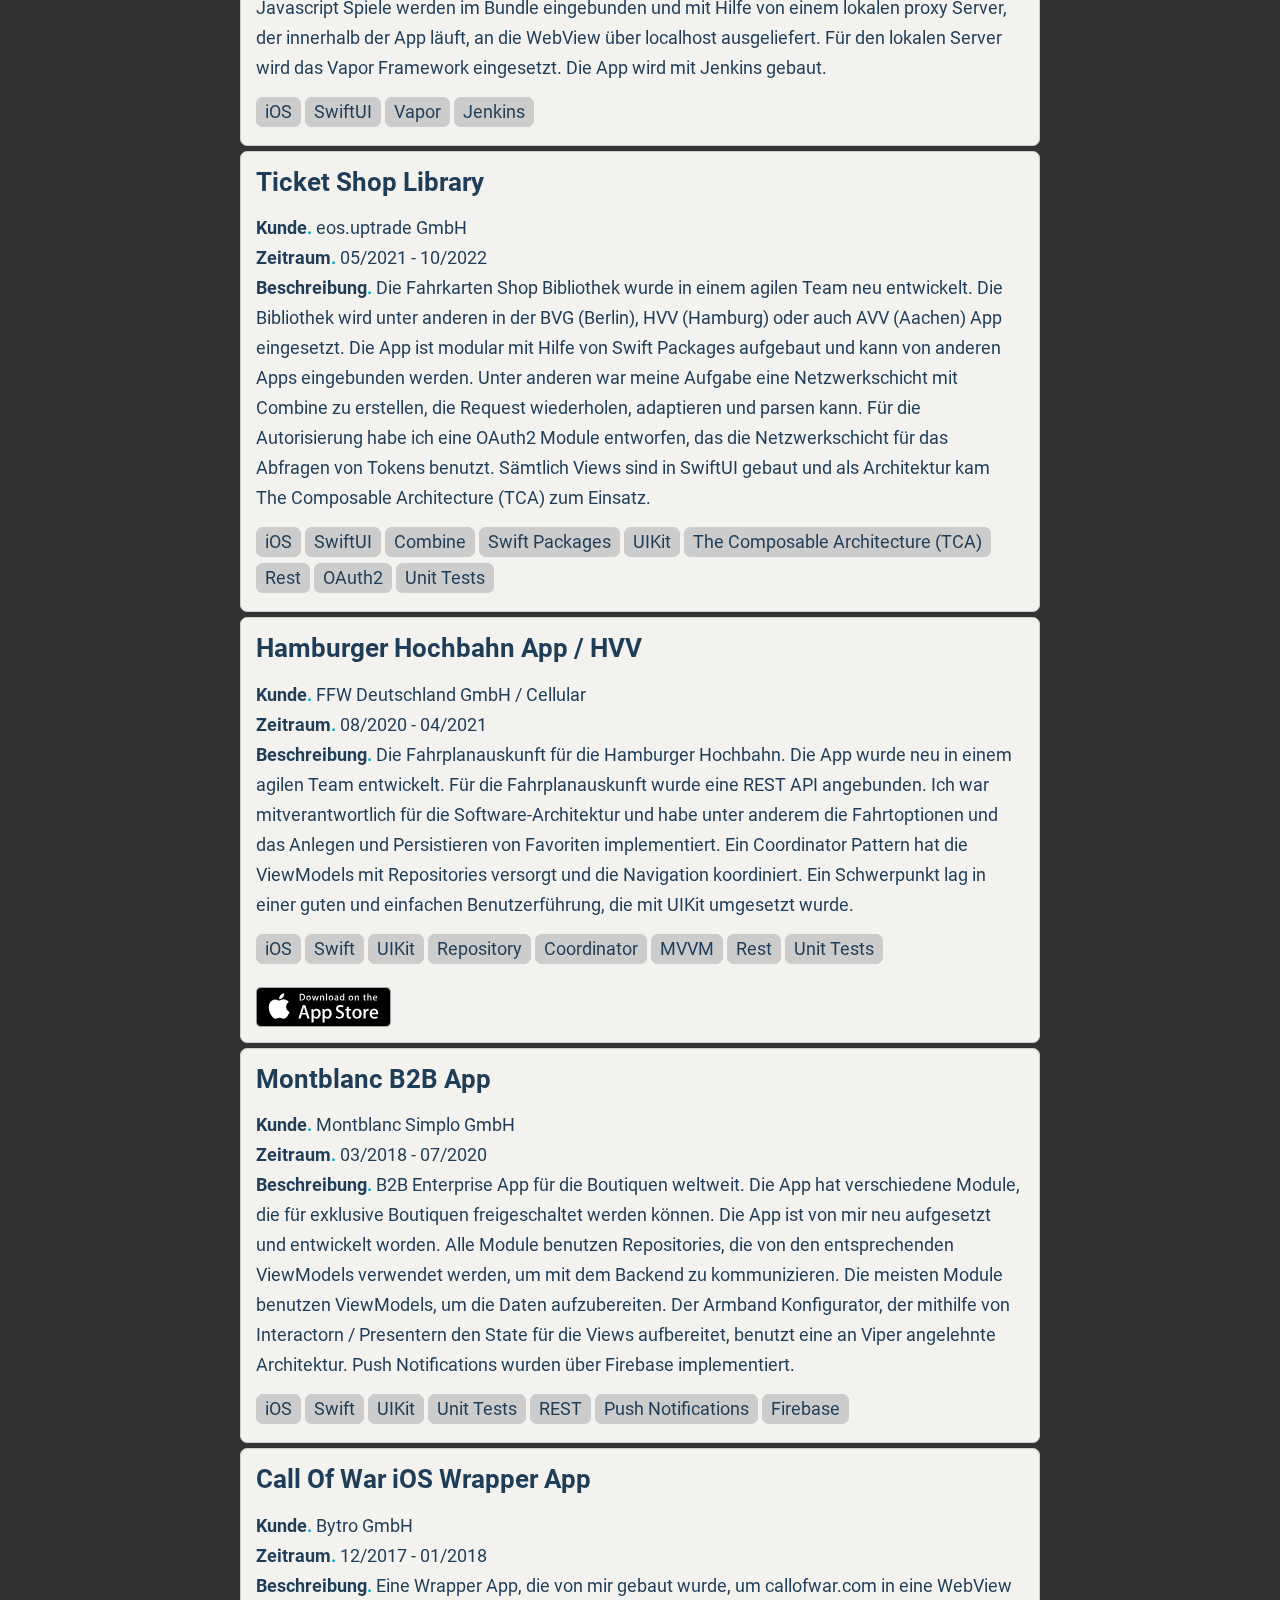
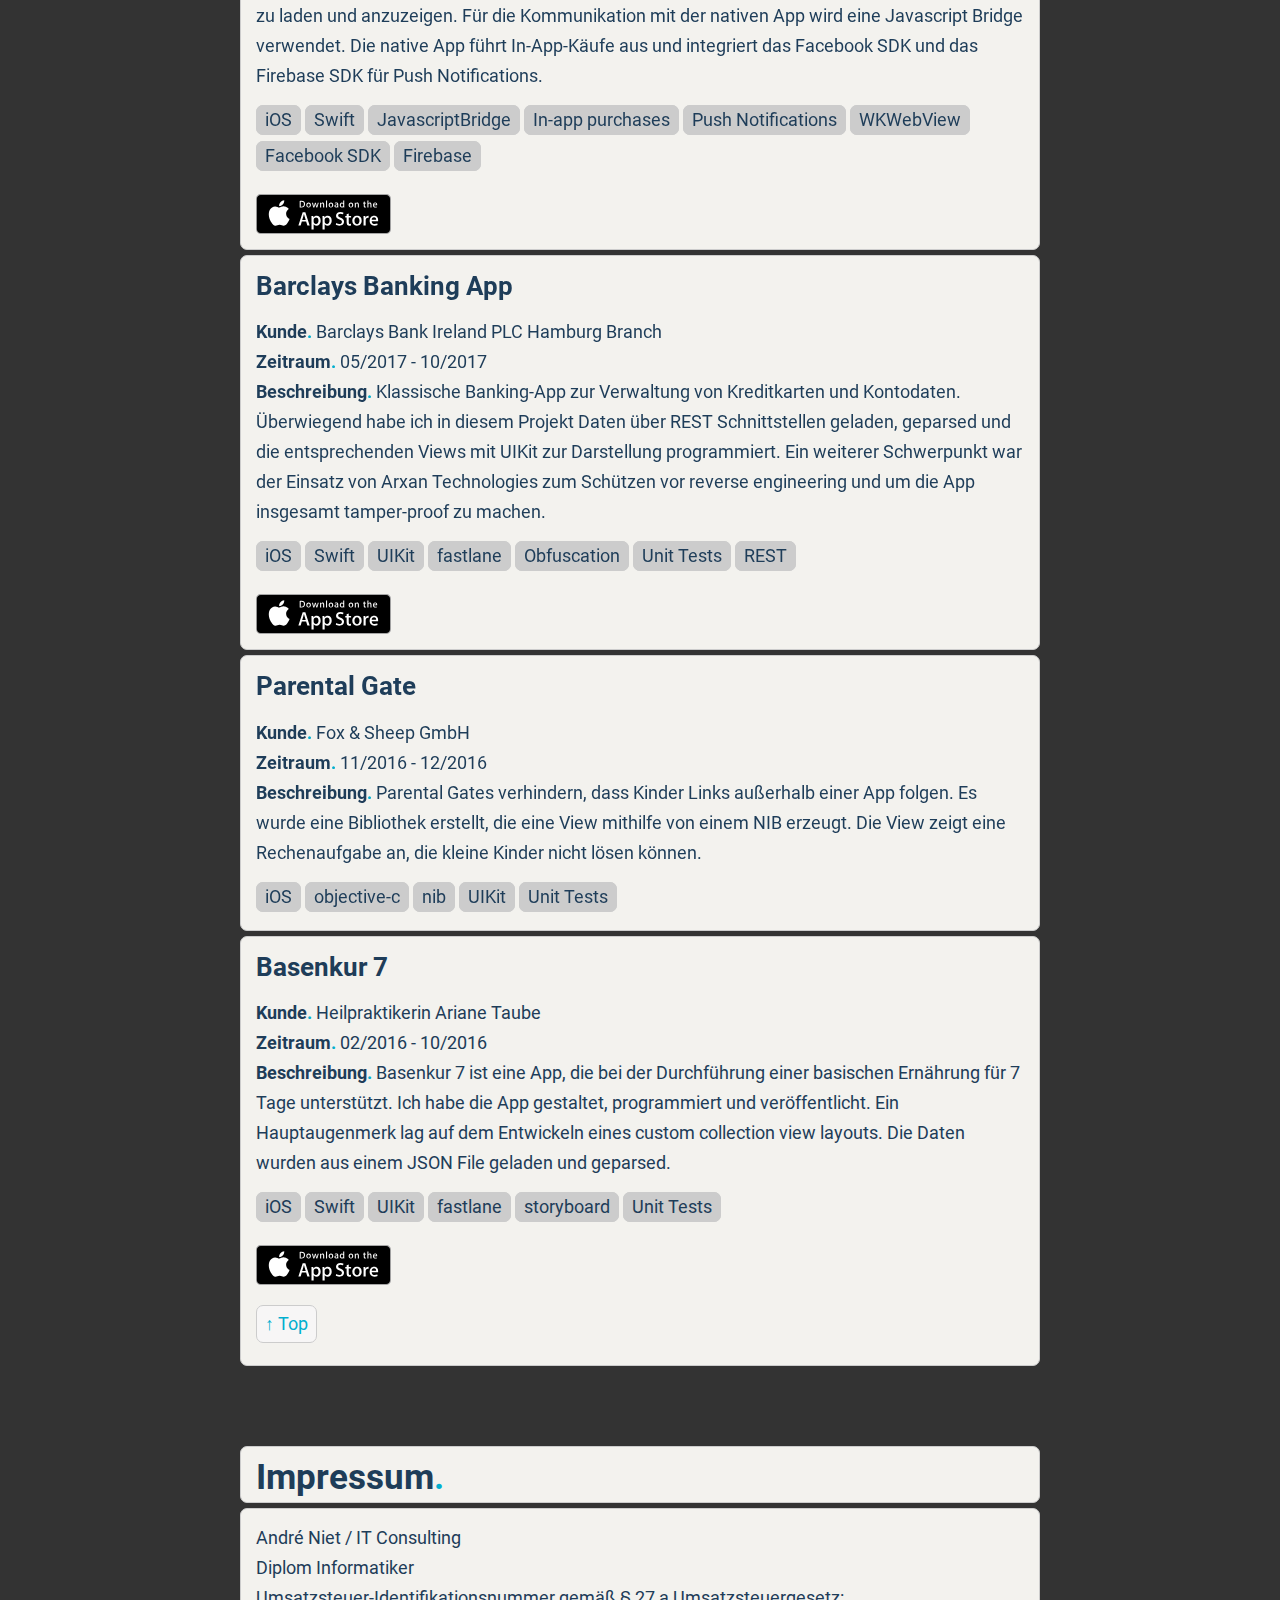
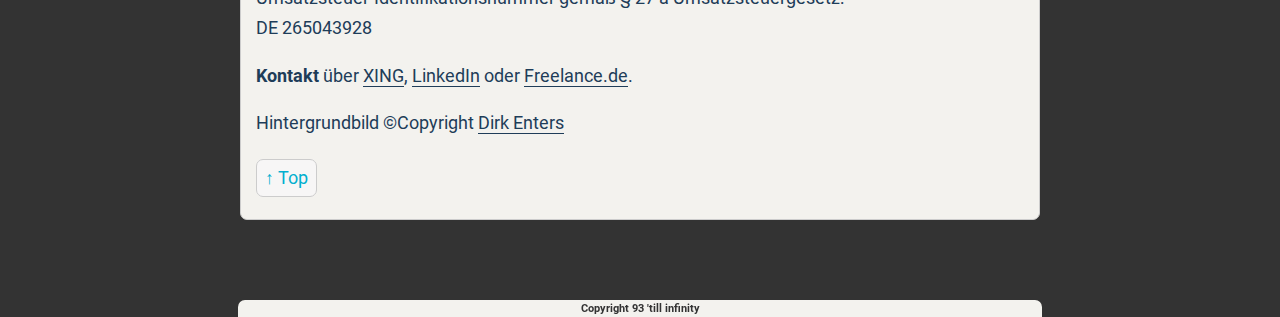
==== commit 8b63ee8d: "added IT-Consulting to impressum" ====
--- a/index.html
+++ b/index.html
@@ -313,7 +313,7 @@
                         <h1>Impressum<span class="blue">.</span></h1>
                     </section>
                     <div class="content border">
-                        André Niet<br />
+                        André Niet / IT Consulting<br />
                         Diplom Informatiker<br />
                         Umsatzsteuer-Identifikationsnummer gemäß § 27 a Umsatzsteuergesetz:<br />
                         DE 265043928<br />
